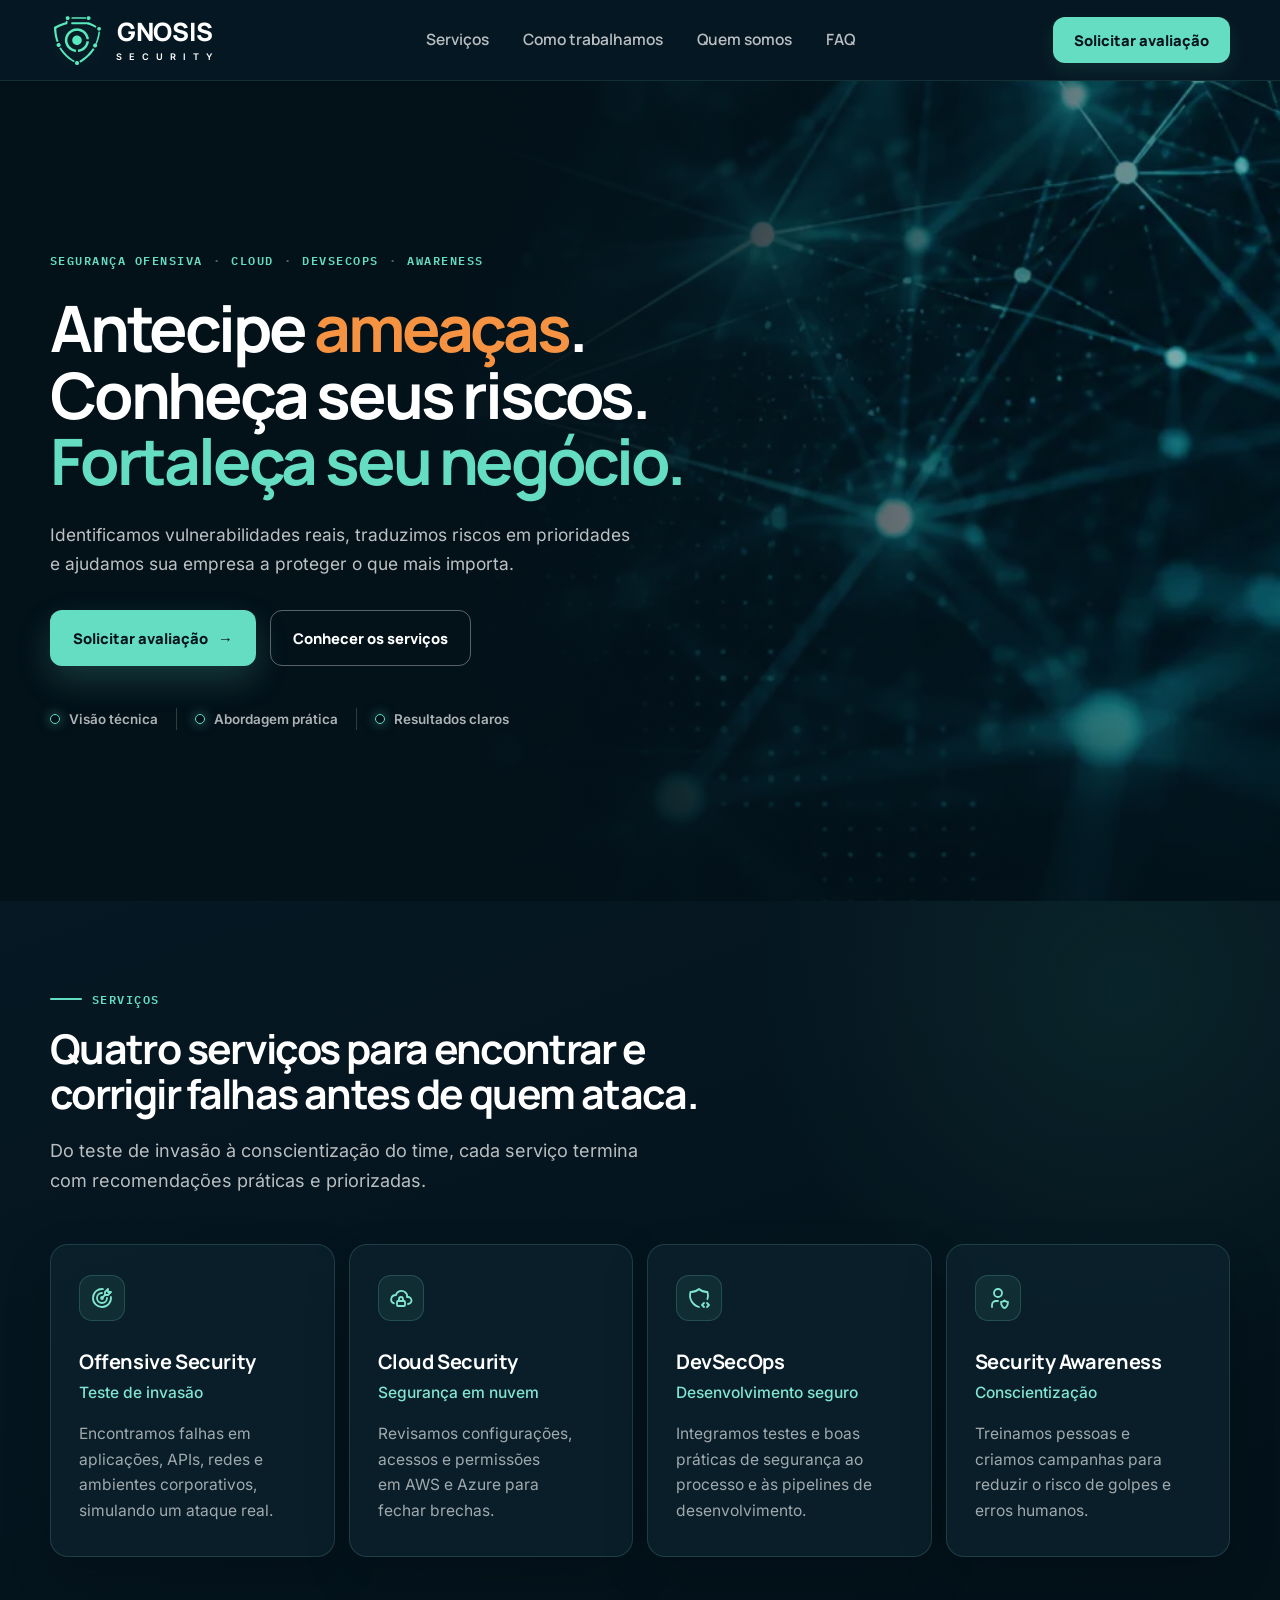
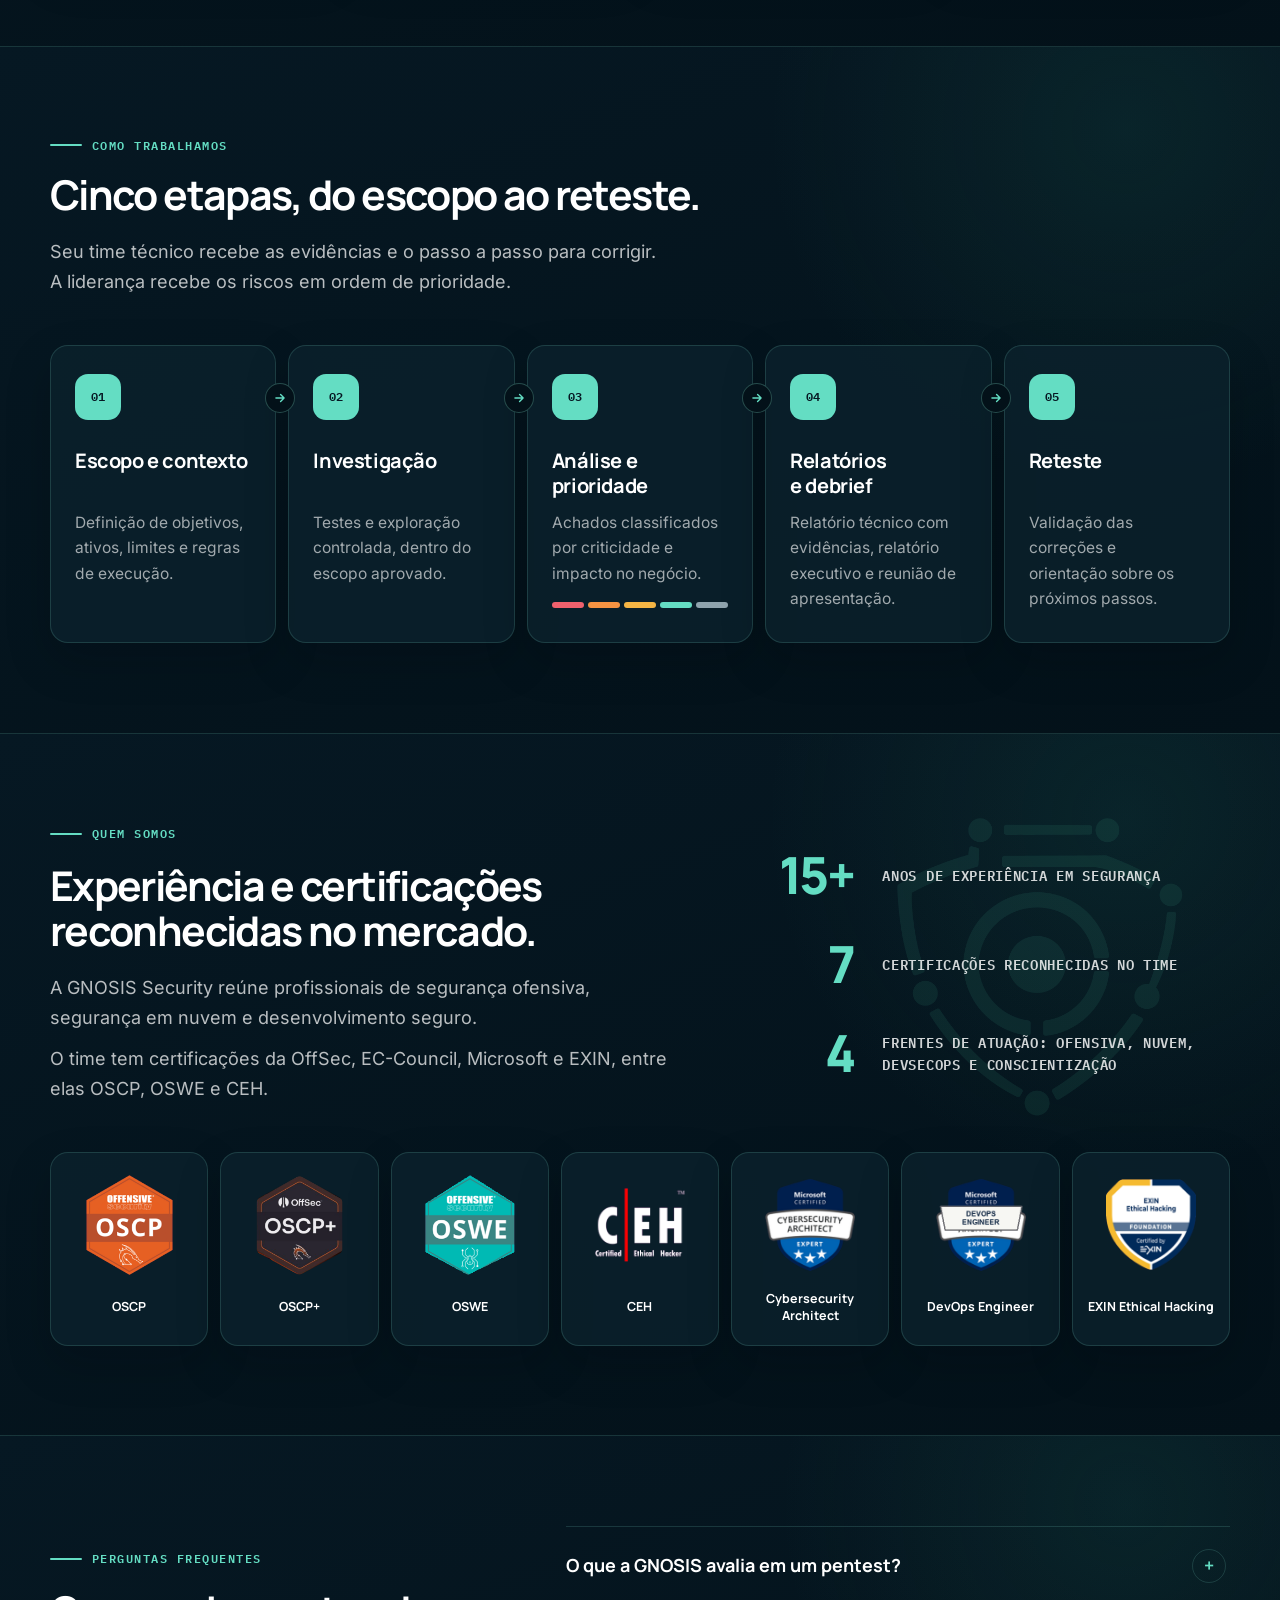
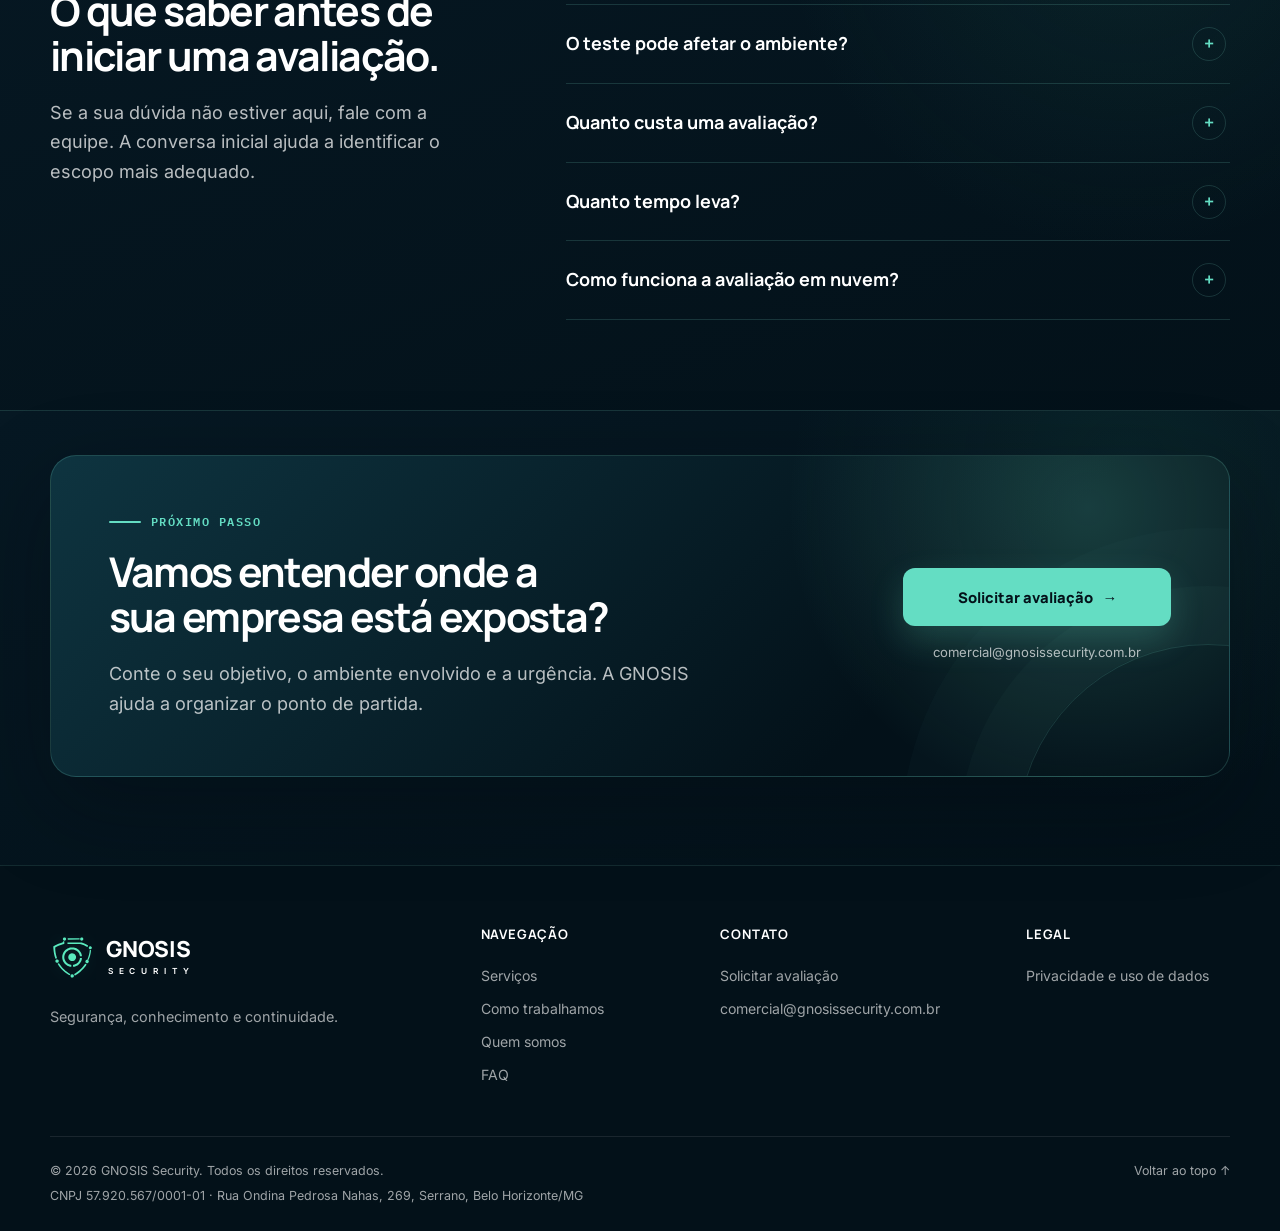
==== index.html @ eed1d723 "Logo: traço na espessura média Co-Authored-By: Claude Opus 5.5 <noreply@anthropic.com> Claude-Sessio" ====
<!doctype html>
<html lang="pt-BR">
<head>
  <meta charset="utf-8">
  <meta name="viewport" content="width=device-width, initial-scale=1">
  <title>GNOSIS Security | Segurança ofensiva, Cloud Security e DevSecOps</title>
  <meta name="description" content="A GNOSIS Security identifica vulnerabilidades, prioriza riscos e fortalece empresas com Offensive Security, Cloud Security, DevSecOps e Security Awareness.">
  <meta name="keywords" content="GNOSIS Security, segurança ofensiva, pentest, cloud security, DevSecOps, security awareness, análise de vulnerabilidades, cibersegurança">
  <meta name="robots" content="index, follow">
  <meta name="theme-color" content="#061823">
  <link rel="canonical" href="https://gnosissecurity.com.br/">
  <meta property="og:title" content="GNOSIS Security | Antecipe ameaças. Conheça seus riscos.">
  <meta property="og:description" content="Consultoria em cibersegurança com profundidade técnica, clareza e foco em correções efetivas.">
  <meta property="og:type" content="website">
  <meta property="og:locale" content="pt_BR">
  <meta property="og:url" content="https://gnosissecurity.com.br/">
  <meta property="og:image" content="https://gnosissecurity.com.br/assets/og.jpg">
  <meta property="og:image:width" content="1200">
  <meta property="og:image:height" content="630">
  <meta property="og:image:alt" content="GNOSIS Security — Antecipe ameaças. Conheça seus riscos.">
  <meta name="twitter:card" content="summary_large_image">
  <meta name="twitter:title" content="GNOSIS Security | Segurança cibernética com clareza">
  <meta name="twitter:description" content="Segurança ofensiva, Cloud Security, DevSecOps e Security Awareness.">
  <meta name="twitter:image" content="https://gnosissecurity.com.br/assets/og.jpg">
  <link rel="preload" href="assets/fonts/inter-latin-wght-normal.woff2" as="font" type="font/woff2" crossorigin>
  <link rel="preload" href="assets/fonts/manrope-latin-wght-normal.woff2" as="font" type="font/woff2" crossorigin>
  <link rel="icon" href="favicon.svg?v=2" type="image/svg+xml">
  <link rel="icon" href="favicon-32.png?v=2" type="image/png" sizes="32x32">
  <link rel="apple-touch-icon" href="apple-touch-icon.png?v=2">
  <link rel="stylesheet" href="assets/site.css?v=44">
  <script type="application/ld+json">
    {
      "@context": "https://schema.org",
      "@type": "Organization",
      "name": "GNOSIS Security",
      "url": "https://gnosissecurity.com.br/",
      "email": "comercial@gnosissecurity.com.br",
      "taxID": "57.920.567/0001-01",
      "address": {
        "@type": "PostalAddress",
        "streetAddress": "Rua Ondina Pedrosa Nahas, 269, Serrano",
        "addressLocality": "Belo Horizonte",
        "addressRegion": "MG",
        "addressCountry": "BR"
      },
      "description": "Consultoria em segurança cibernética, segurança ofensiva, Cloud Security, DevSecOps e Security Awareness."
    }
  </script>
</head>
<body>
  <a class="skip-link" href="#conteudo">Pular para o conteúdo</a>

  <header class="site-header" data-header>
    <div class="container header-inner">
      <a class="brand brand-lockup" href="#top" aria-label="GNOSIS Security — início">
        <span class="brand-mark" aria-hidden="true"><img src="assets/brand/gnosis-mark.svg?v=16" alt="" width="56" height="56"></span>
        <span class="brand-type" aria-hidden="true"><strong>GNOSIS</strong><small>SECURITY</small></span>
      </a>
      <button class="menu-toggle" type="button" aria-label="Abrir menu" aria-controls="main-navigation" aria-expanded="false" data-menu-toggle>
        <span></span><span></span><span></span>
      </button>
      <nav class="main-nav" id="main-navigation" aria-label="Navegação principal" data-menu>
        <a href="#servicos">Serviços</a>
        <a href="#metodologia">Como trabalhamos</a>
        <a href="#sobre">Quem somos</a>
        <a href="#faq">FAQ</a>
        <a class="button button-primary nav-cta" href="#contato" data-open-contact>Solicitar avaliação</a>
      </nav>
      <a class="button button-primary header-cta" href="#contato" data-open-contact>Solicitar avaliação</a>
    </div>
  </header>

  <main id="conteudo">
    <section class="hero" id="top">
      <div class="container hero-grid">
        <div class="hero-copy-block">
          <p class="kicker">Segurança ofensiva <span>·</span> Cloud <span>·</span> DevSecOps <span>·</span> Awareness</p>
          <h1>Antecipe <span class="threat">ameaças</span>.<br>Conheça seus riscos.<br><em>Fortaleça seu negócio.</em></h1>
          <p class="hero-lead">Identificamos vulnerabilidades reais, traduzimos riscos em prioridades e ajudamos sua empresa a proteger o que mais importa.</p>
          <div class="hero-actions">
            <a class="button button-primary" href="#contato" data-open-contact>Solicitar avaliação <span aria-hidden="true">→</span></a>
            <a class="button button-secondary" href="#servicos">Conhecer os serviços</a>
          </div>
          <ul class="hero-trust" aria-label="Características da atuação GNOSIS">
            <li>Visão técnica</li>
            <li>Abordagem prática</li>
            <li>Resultados claros</li>
          </ul>
        </div>

      </div>
    </section>

    <section class="section section-light" id="servicos">
      <div class="container">
        <div class="section-heading">
          <div>
            <p class="kicker">Serviços</p>
            <h2>Quatro serviços para encontrar e corrigir falhas antes de quem ataca.</h2>
          </div>
          <p>Do teste de invasão à conscientização do time, cada serviço termina com recomendações práticas e priorizadas.</p>
        </div>
        <div class="services-grid">
          <article class="service-card">
            <div class="service-icon" aria-hidden="true"><svg viewBox="0 0 24 24"><path d="M12 12m-1 0a1 1 0 1 0 2 0a1 1 0 1 0 -2 0"/><path d="M12 7a5 5 0 1 0 5 5"/><path d="M13 3.055a9 9 0 1 0 7.941 7.945"/><path d="M15 6v3h3l3 -3h-3v-3z"/><path d="M15 9l-3 3"/></svg></div>
            <h3>Offensive Security</h3>
            <span class="service-sub">Teste de invasão</span>
            <p>Encontramos falhas em aplicações, APIs, redes e ambientes corporativos, simulando um ataque real.</p>
          </article>
          <article class="service-card">
            <div class="service-icon" aria-hidden="true"><svg viewBox="0 0 24 24"><path d="M19 18a3.5 3.5 0 0 0 0 -7h-1c.397 -1.768 -.285 -3.593 -1.788 -4.787c-1.503 -1.193 -3.6 -1.575 -5.5 -1s-3.315 2.019 -3.712 3.787c-2.199 -.088 -4.155 1.326 -4.666 3.373c-.512 2.047 .564 4.154 2.566 5.027"/><path d="M8 15m0 1a1 1 0 0 1 1 -1h6a1 1 0 0 1 1 1v3a1 1 0 0 1 -1 1h-6a1 1 0 0 1 -1 -1z"/><path d="M10 15v-2a2 2 0 1 1 4 0v2"/></svg></div>
            <h3>Cloud Security</h3>
            <span class="service-sub">Segurança em nuvem</span>
            <p>Revisamos configurações, acessos e permissões em AWS e Azure para fechar brechas.</p>
          </article>
          <article class="service-card">
            <div class="service-icon" aria-hidden="true"><svg viewBox="0 0 24 24"><path d="M12 21a12 12 0 0 1 -8.5 -15a12 12 0 0 0 8.5 -3a12 12 0 0 0 8.5 3a12 12 0 0 1 -.078 7.024"/><path d="M20 21l2 -2l-2 -2"/><path d="M17 17l-2 2l2 2"/></svg></div>
            <h3>DevSecOps</h3>
            <span class="service-sub">Desenvolvimento seguro</span>
            <p>Integramos testes e boas práticas de segurança ao processo e às pipelines de desenvolvimento.</p>
          </article>
          <article class="service-card">
            <div class="service-icon" aria-hidden="true"><svg viewBox="0 0 24 24"><path d="M6 21v-2a4 4 0 0 1 4 -4h2"/><path d="M22 16c0 4 -2.5 6 -3.5 6s-3.5 -2 -3.5 -6c1 0 2.5 -.5 3.5 -1.5c1 1 2.5 1.5 3.5 1.5z"/><path d="M8 7a4 4 0 1 0 8 0a4 4 0 0 0 -8 0"/></svg></div>
            <h3>Security Awareness</h3>
            <span class="service-sub">Conscientização</span>
            <p>Treinamos pessoas e criamos campanhas para reduzir o risco de golpes e erros humanos.</p>
          </article>
        </div>
      </div>
    </section>

    <section class="section section-light" id="metodologia">
      <div class="container">
        <div class="section-heading">
          <div>
            <p class="kicker">Como trabalhamos</p>
            <h2>Cinco etapas, do escopo ao reteste.</h2>
          </div>
          <p>Seu time técnico recebe as evidências e o passo a passo para corrigir. A liderança recebe os riscos em ordem de prioridade.</p>
        </div>
        <ol class="method-flow">
          <li><span class="step-number">01</span><div><h3>Escopo e contexto</h3><p>Definição de objetivos, ativos, limites e regras de execução.</p></div></li>
          <li><span class="step-number">02</span><div><h3>Investigação</h3><p>Testes e exploração controlada, dentro do escopo aprovado.</p></div></li>
          <li><span class="step-number">03</span><div><h3>Análise e prioridade</h3><p>Achados classificados por criticidade e impacto no negócio.</p><div class="sev-scale" role="img" aria-label="Escala de gravidade: crítico, alto, médio, baixo e informativo"><span class="sev-critical"></span><span class="sev-high"></span><span class="sev-medium"></span><span class="sev-low"></span><span class="sev-info"></span></div></div></li>
          <li><span class="step-number">04</span><div><h3>Relatórios e debrief</h3><p>Relatório técnico com evidências, relatório executivo e reunião de apresentação.</p></div></li>
          <li><span class="step-number">05</span><div><h3>Reteste</h3><p>Validação das correções e orientação sobre os próximos passos.</p></div></li>
        </ol>
      </div>
    </section>

    <section class="section section-mint" id="sobre">
      <div class="container">
        <div class="about-grid">
          <div class="about-copy">
            <p class="kicker">Quem somos</p>
            <h2>Experiência e certificações reconhecidas no mercado.</h2>
            <p>A GNOSIS Security reúne profissionais de segurança ofensiva, segurança em nuvem e desenvolvimento seguro.</p>
            <p>O time tem certificações da OffSec, EC-Council, Microsoft e EXIN, entre elas OSCP, OSWE e CEH.</p>
          </div>
          <dl class="about-stats" aria-label="A GNOSIS em números">
            <div><dt>15+</dt><dd>anos de experiência em segurança</dd></div>
            <div><dt>7</dt><dd>certificações reconhecidas no time</dd></div>
            <div><dt>4</dt><dd>frentes de atuação: ofensiva, nuvem, DevSecOps e conscientização</dd></div>
          </dl>
        </div>
        <div class="cert-grid about-certs" aria-label="Certificações profissionais do time">
          <article class="cert-card"><img src="assets/certifications/oscp.png" alt="OSCP" width="158" height="182"><span>OSCP</span></article>
          <article class="cert-card"><img src="assets/certifications/oscp-plus.png" alt="OSCP+" width="315" height="365"><span>OSCP+</span></article>
          <article class="cert-card"><img src="assets/certifications/oswe.png" alt="OSWE" width="162" height="179"><span>OSWE</span></article>
          <article class="cert-card"><img src="assets/certifications/ceh.png" alt="CEH" width="195" height="161"><span>CEH</span></article>
          <article class="cert-card"><img src="assets/certifications/microsoft-cybersecurity.png" alt="Microsoft Cybersecurity Architect Expert" width="204" height="210"><span>Cybersecurity Architect</span></article>
          <article class="cert-card"><img src="assets/certifications/microsoft-devops.png" alt="Microsoft DevOps Engineer Expert" width="204" height="210"><span>DevOps Engineer</span></article>
          <article class="cert-card"><img src="assets/certifications/exin-ethical-hacking.png" alt="EXIN Ethical Hacking Foundation" width="194" height="196"><span>EXIN Ethical Hacking</span></article>
        </div>
      </div>
    </section>

    <section class="section section-light faq-section" id="faq">
      <div class="container faq-layout">
        <div class="faq-intro">
          <p class="kicker">Perguntas frequentes</p>
          <h2>O que saber antes de iniciar uma avaliação.</h2>
          <p>Se a sua dúvida não estiver aqui, fale com a equipe. A conversa inicial ajuda a identificar o escopo mais adequado.</p>
        </div>
        <div class="faq-list">
          <details><summary>O que a GNOSIS avalia em um pentest?</summary><p>Aplicações, APIs, redes, serviços expostos, configurações, acessos e outros ativos definidos no escopo aprovado.</p></details>
          <details><summary>O teste pode afetar o ambiente?</summary><p>Os testes seguem regras de execução, janela acordada e controles de segurança para reduzir o risco operacional.</p></details>
          <details><summary>Quanto custa uma avaliação?</summary><p>O valor depende do escopo: quantidade de aplicações, APIs ou endereços, tipo de teste e prazo. Depois de uma conversa inicial, enviamos uma proposta com escopo, prazo e valor.</p></details>
          <details><summary>Quanto tempo leva?</summary><p>Depende do tamanho do ambiente e do tipo de teste. O prazo de execução e de entrega dos relatórios fica definido na proposta, junto com a janela de testes.</p></details>
          <details><summary>Como funciona a avaliação em nuvem?</summary><p>Avaliamos postura, configurações, acessos, permissões e controles em ambientes como AWS e Azure.</p></details>
        </div>
      </div>
    </section>

    <section class="section white" id="contato">
      <div class="container contact-panel">
        <div>
          <p class="kicker">Próximo passo</p>
          <h2>Vamos entender onde a sua empresa está exposta?</h2>
          <p>Conte o seu objetivo, o ambiente envolvido e a urgência. A GNOSIS ajuda a organizar o ponto de partida.</p>
        </div>
        <div class="contact-actions">
          <a class="button button-primary" href="#contato" data-open-contact>Solicitar avaliação <span aria-hidden="true">→</span></a>
          <a class="contact-email" href="mailto:comercial@gnosissecurity.com.br">comercial@gnosissecurity.com.br</a>
        </div>
      </div>
    </section>
  </main>

  <footer class="site-footer">
    <div class="container footer-grid">
      <div class="footer-brand">
        <a class="brand-lockup footer-lockup" href="#top" aria-label="GNOSIS Security — início">
          <span class="brand-mark" aria-hidden="true"><img src="assets/brand/gnosis-mark.svg?v=16" alt="" width="46" height="46"></span>
          <span class="brand-type" aria-hidden="true"><strong>GNOSIS</strong><small>SECURITY</small></span>
        </a>
        <p>Segurança, conhecimento e continuidade.</p>
      </div>
      <div><h3>Navegação</h3><a href="#servicos">Serviços</a><a href="#metodologia">Como trabalhamos</a><a href="#sobre">Quem somos</a><a href="#faq">FAQ</a></div>
      <div><h3>Contato</h3><a href="#contato" data-open-contact>Solicitar avaliação</a><a href="mailto:comercial@gnosissecurity.com.br">comercial@gnosissecurity.com.br</a></div>
      <div><h3>Legal</h3><a href="#privacy-note" data-open-contact>Privacidade e uso de dados</a></div>
    </div>
    <div class="container footer-bottom"><div class="footer-legal"><span>© 2026 GNOSIS Security. Todos os direitos reservados.</span><span>CNPJ 57.920.567/0001-01 · Rua Ondina Pedrosa Nahas, 269, Serrano, Belo Horizonte/MG</span></div><a href="#top">Voltar ao topo <span aria-hidden="true">↑</span></a></div>
  </footer>

  <div class="modal" id="contact-modal" role="dialog" aria-modal="true" aria-labelledby="contact-modal-title" aria-hidden="true" data-contact-modal>
    <div class="modal-card" role="document">
      <div class="modal-header">
        <div><p class="kicker">Contato comercial</p><h2 id="contact-modal-title">Solicite uma conversa com a GNOSIS.</h2><p>Preencha os dados abaixo. Ao continuar, seu aplicativo de e-mail será aberto com a solicitação pronta para envio.</p></div>
        <button class="modal-close" type="button" aria-label="Fechar formulário" data-close-contact>×</button>
      </div>
      <form class="contact-form" id="contact-form" novalidate>
        <div class="form-grid">
          <div class="field"><label for="contact-name">Nome <span aria-hidden="true">*</span></label><input id="contact-name" name="name" autocomplete="name" required></div>
          <div class="field"><label for="contact-company">Empresa</label><input id="contact-company" name="company" autocomplete="organization"></div>
          <div class="field"><label for="contact-email">E-mail <span aria-hidden="true">*</span></label><input id="contact-email" name="email" type="email" autocomplete="email" required></div>
          <div class="field"><label for="contact-phone">Telefone / WhatsApp</label><input id="contact-phone" name="phone" autocomplete="tel" inputmode="tel"></div>
          <div class="field field-full"><label for="contact-interest">Interesse principal <span aria-hidden="true">*</span></label><select id="contact-interest" name="interest" required><option value="">Selecione uma opção</option><option>Offensive Security / Pentest</option><option>Cloud Security</option><option>DevSecOps</option><option>Security Awareness</option><option>Ainda não sei, preciso de orientação</option></select></div>
          <div class="field field-full"><label for="contact-message">Mensagem <span aria-hidden="true">*</span></label><textarea id="contact-message" name="message" rows="5" placeholder="Conte brevemente sobre o ambiente, a urgência ou o objetivo da avaliação." required></textarea></div>
        </div>
        <p class="privacy-note" id="privacy-note">Este formulário não armazena dados no site. Ao continuar, as informações preenchidas serão incluídas em um e-mail destinado a comercial@gnosissecurity.com.br, e você poderá revisar o conteúdo antes de enviar.</p>
        <div class="form-actions"><button class="button button-primary" type="submit">Preparar e-mail <span aria-hidden="true">→</span></button><span class="form-status" id="form-status" role="status" aria-live="polite"></span></div>
      </form>
    </div>
  </div>
  <noscript><p class="noscript-message">Para usar o menu e o formulário, habilite JavaScript. Você também pode escrever para comercial@gnosissecurity.com.br.</p></noscript>
  <script src="assets/site.js?v=14" defer></script>
</body>
</html>
---- assets/site.css ----
@font-face {
  font-family: "Inter";
  font-style: normal;
  font-weight: 100 900;
  font-display: swap;
  src: url("fonts/inter-latin-wght-normal.woff2") format("woff2");
}

@font-face {
  font-family: "Manrope";
  font-style: normal;
  font-weight: 200 800;
  font-display: swap;
  src: url("fonts/manrope-latin-wght-normal.woff2") format("woff2");
}

@font-face {
  font-family: "IBM Plex Mono";
  font-style: normal;
  font-weight: 500;
  font-display: swap;
  src: url("fonts/ibm-plex-mono-latin-500-normal.woff2") format("woff2");
}

@font-face {
  font-family: "IBM Plex Mono";
  font-style: normal;
  font-weight: 600;
  font-display: swap;
  src: url("fonts/ibm-plex-mono-latin-600-normal.woff2") format("woff2");
}

:root {
  --navy-950: #031119;
  --navy-900: #061823;
  --navy-850: #0b222d;
  --petrol-700: #244b60;
  --petrol-600: #2f6274;
  --green-700: #267f6d;
  --green-600: #2f9882;
  --mint-400: #64ddc3;
  --mint-300: #80e6d0;
  --mint-100: #dbf2ec;
  /* Cor de apoio: âmbar (alertas, destaques pontuais) */
  --amber-400: #f5b544;
  --amber-300: #f8c76d;
  /* Escala de gravidade (relatórios e propostas) */
  --sev-critical: #f0616d;
  --sev-high: #f59342;
  --sev-medium: #f5b544;
  --sev-low: #64ddc3;
  --sev-info: #8fa3ad;
  --neutral-100: #f4f7f8;
  --neutral-150: #e6ecee;
  --slate-500: #647570;
  --graphite: #1f3138;
  --white: #ffffff;
  --text: #10252c;
  --muted: #5e6f73;
  --line: rgba(36, 75, 96, 0.16);
  --line-dark: rgba(128, 230, 208, 0.16);
  --shadow-soft: 0 20px 60px rgba(18, 45, 55, 0.10);
  --shadow-deep: 0 30px 90px rgba(0, 9, 14, 0.32);
  --radius-sm: 12px;
  --radius-md: 18px;
  --radius-lg: 26px;
  --max-width: 1180px;
  --header-height: 80px;
  --font-display: "Manrope", "Inter", "Segoe UI", sans-serif;
  --font-body: "Inter", "Segoe UI", sans-serif;
  --font-mono: "IBM Plex Mono", "SFMono-Regular", Consolas, monospace;
}

* {
  box-sizing: border-box;
}

html {
  scroll-behavior: smooth;
  scroll-padding-top: var(--header-height);
}

body {
  margin: 0;
  color: var(--text);
  background: var(--neutral-100);
  font-family: var(--font-body);
  font-size: 16px;
  line-height: 1.65;
  -webkit-font-smoothing: antialiased;
  text-rendering: optimizeLegibility;
}

body.no-scroll {
  overflow: hidden;
}

img,
svg {
  display: block;
  max-width: 100%;
}

a {
  color: inherit;
  text-decoration: none;
}

button,
input,
select,
textarea {
  font: inherit;
}

button,
a {
  -webkit-tap-highlight-color: transparent;
}

h1,
h2,
h3,
p,
ul,
ol {
  margin: 0;
}

h1,
h2,
h3 {
  font-family: var(--font-display);
  text-wrap: balance;
}

p {
  text-wrap: pretty;
}

:focus-visible {
  outline: 3px solid var(--mint-400);
  outline-offset: 4px;
}

::selection {
  color: var(--navy-950);
  background: var(--mint-300);
}

.container {
  width: min(var(--max-width), calc(100% - 48px));
  margin-inline: auto;
}

.skip-link {
  position: fixed;
  top: 12px;
  left: 12px;
  z-index: 200;
  padding: 10px 14px;
  color: var(--navy-950);
  background: var(--mint-400);
  border-radius: 10px;
  font-weight: 700;
  transform: translateY(-160%);
  transition: transform 160ms ease;
}

.skip-link:focus {
  transform: translateY(0);
}

.kicker {
  display: flex;
  align-items: center;
  gap: 10px;
  color: var(--green-700);
  font-family: var(--font-mono);
  font-size: 0.76rem;
  font-weight: 600;
  line-height: 1.4;
  letter-spacing: 0.12em;
  text-transform: uppercase;
}

.kicker::before {
  content: "";
  width: 32px;
  height: 2px;
  flex: 0 0 32px;
  border-radius: 999px;
  background: currentColor;
}

.button {
  min-height: 50px;
  display: inline-flex;
  align-items: center;
  justify-content: center;
  gap: 10px;
  padding: 0 22px;
  border: 1px solid transparent;
  border-radius: 12px;
  font-family: var(--font-display);
  font-size: 0.92rem;
  font-weight: 800;
  line-height: 1.1;
  cursor: pointer;
  transition: transform 180ms ease, box-shadow 180ms ease, background-color 180ms ease, border-color 180ms ease;
}

.button:hover {
  transform: translateY(-2px);
}

.button-primary {
  color: var(--navy-950);
  background: var(--mint-400);
  box-shadow: 0 14px 34px rgba(100, 221, 195, 0.20);
}

.button-primary:hover {
  background: var(--mint-300);
  box-shadow: 0 18px 44px rgba(100, 221, 195, 0.26);
}

.button-secondary {
  color: var(--white);
  background: transparent;
  border-color: rgba(255, 255, 255, 0.34);
}

.button-secondary:hover {
  background: rgba(255, 255, 255, 0.07);
  border-color: rgba(255, 255, 255, 0.58);
}

.site-header {
  position: sticky;
  top: 0;
  z-index: 50;
  color: var(--white);
  background: rgba(6, 24, 35, 0.92);
  border-bottom: 1px solid rgba(128, 230, 208, 0.12);
  backdrop-filter: blur(18px);
  transition: box-shadow 180ms ease, background-color 180ms ease;
}

.site-header.is-scrolled {
  background: rgba(3, 17, 25, 0.97);
  box-shadow: 0 14px 40px rgba(0, 8, 12, 0.24);
}

.header-inner {
  min-height: var(--header-height);
  display: grid;
  grid-template-columns: auto 1fr auto;
  align-items: center;
  gap: 32px;
}

.brand {
  width: 190px;
}

.brand-lockup {
  display: inline-flex;
  align-items: center;
  gap: 10px;
  color: var(--white);
}

.brand-mark {
  width: 56px;
  height: 56px;
  flex: 0 0 56px;
  overflow: hidden;
}

.brand-mark img {
  width: 100%;
  height: 100%;
  object-fit: cover;
  filter: drop-shadow(0 0 10px rgba(100, 221, 195, 0.14));
}

.brand-type {
  min-width: 126px;
  display: grid;
  line-height: 1;
}

.brand-type strong {
  font-family: var(--font-display);
  font-size: 1.58rem;
  font-weight: 800;
  letter-spacing: -0.035em;
}

.brand-type small {
  margin-top: 7px;
  padding-left: 2px;
  font-family: var(--font-body);
  font-size: 0.57rem;
  font-weight: 600;
  letter-spacing: 0.48em;
}

.main-nav {
  display: flex;
  justify-content: flex-end;
  align-items: center;
  gap: 26px;
  color: rgba(255, 255, 255, 0.72);
  font-family: var(--font-display);
  font-size: 0.9rem;
  font-weight: 700;
}

.main-nav a {
  position: relative;
  padding-block: 12px;
  transition: color 160ms ease;
}

.main-nav a::after {
  content: "";
  position: absolute;
  left: 0;
  right: 100%;
  bottom: 7px;
  height: 2px;
  background: var(--mint-400);
  transition: right 180ms ease;
}

.main-nav a:hover,
.main-nav a[aria-current="true"] {
  color: var(--white);
}

.main-nav a:hover::after,
.main-nav a[aria-current="true"]::after {
  right: 0;
}

.header-cta {
  min-height: 46px;
  padding-inline: 20px;
}

.menu-toggle {
  display: none;
  width: 46px;
  height: 46px;
  border: 1px solid rgba(255, 255, 255, 0.18);
  border-radius: 12px;
  background: rgba(255, 255, 255, 0.04);
  cursor: pointer;
}

.menu-toggle span {
  width: 20px;
  height: 2px;
  display: block;
  margin: 4px auto;
  border-radius: 2px;
  background: var(--white);
  transition: transform 180ms ease, opacity 180ms ease;
}

.hero {
  position: relative;
  min-height: calc(100svh - var(--header-height));
  display: grid;
  align-items: center;
  overflow: hidden;
  color: var(--white);
  background: var(--navy-950);
}

.hero::before {
  content: "";
  position: absolute;
  top: 0;
  right: 0;
  bottom: 0;
  width: min(70vw, 1180px);
  pointer-events: none;
  opacity: 0.9;
  background: url("hero-network.webp") right center / auto 172% no-repeat;
  -webkit-mask-image: linear-gradient(90deg, transparent 0%, rgba(0, 0, 0, 0.36) 18%, #000 42%);
  mask-image: linear-gradient(90deg, transparent 0%, rgba(0, 0, 0, 0.36) 18%, #000 42%);
}

.hero::after {
  content: "";
  position: absolute;
  inset: 0;
  pointer-events: none;
  background:
    linear-gradient(90deg, rgba(3, 17, 25, 0.99) 0%, rgba(3, 17, 25, 0.94) 36%, rgba(3, 17, 25, 0.72) 58%, rgba(3, 17, 25, 0.18) 100%),
    linear-gradient(180deg, rgba(3, 17, 25, 0.18), transparent 28%, transparent 72%, rgba(3, 17, 25, 0.58));
}

.hero-grid {
  position: relative;
  z-index: 2;
  min-height: calc(100svh - var(--header-height));
  display: grid;
  grid-template-columns: minmax(0, 690px) 1fr;
  align-items: center;
  gap: clamp(32px, 5vw, 72px);
  padding-block: 72px;
}

.hero-copy-block {
  max-width: 690px;
}

.hero .kicker {
  color: var(--mint-300);
}

.hero .kicker::before {
  display: none;
}

.hero .kicker span {
  color: rgba(255, 255, 255, 0.34);
}

.hero h1 {
  margin-top: 26px;
  font-size: clamp(3rem, 5vw, 4.4rem);
  line-height: 1.035;
  letter-spacing: -0.05em;
}

.hero h1 em {
  color: var(--mint-400);
  font-style: normal;
}

.hero-lead {
  max-width: 580px;
  margin-top: 26px;
  color: rgba(255, 255, 255, 0.74);
  font-size: clamp(1rem, 1.35vw, 1.125rem);
  line-height: 1.68;
}

.hero-actions {
  display: flex;
  flex-wrap: wrap;
  gap: 14px;
  margin-top: 32px;
}

.hero-actions .button {
  min-height: 56px;
}

.hero-trust {
  display: flex;
  flex-wrap: wrap;
  gap: 0;
  margin-top: 42px;
  padding: 0;
  list-style: none;
  color: rgba(255, 255, 255, 0.68);
  font-size: 0.84rem;
  font-weight: 600;
}

.hero-trust li {
  display: flex;
  align-items: center;
  gap: 9px;
  margin-right: 18px;
  padding-right: 18px;
  border-right: 1px solid rgba(255, 255, 255, 0.18);
}

.hero-trust li:last-child {
  margin-right: 0;
  padding-right: 0;
  border-right: 0;
}

.hero-trust li::before {
  content: "";
  width: 8px;
  height: 8px;
  border: 1px solid var(--mint-400);
  border-radius: 50%;
  box-shadow: 0 0 12px rgba(100, 221, 195, 0.5);
}

.section {
  display: grid;
  align-items: center;
  padding: clamp(72px, 7vw, 104px) 0;
  scroll-margin-top: 0;
}

.section-light {
  background: var(--neutral-100);
}

.section-dark,
.section-deep {
  position: relative;
  overflow: hidden;
  color: var(--white);
  background:
    radial-gradient(circle at 90% 12%, rgba(38, 127, 109, 0.19), transparent 26%),
    linear-gradient(160deg, var(--navy-900), var(--navy-950));
}

.section-dark::before,
.section-deep::before {
  content: "";
  position: absolute;
  inset: 0;
  pointer-events: none;
  opacity: 0.22;
  background-image:
    linear-gradient(rgba(128, 230, 208, 0.06) 1px, transparent 1px),
    linear-gradient(90deg, rgba(128, 230, 208, 0.06) 1px, transparent 1px);
  background-size: 78px 78px;
  mask-image: linear-gradient(90deg, transparent, black);
}

.section-dark .container,
.section-deep .container {
  position: relative;
  z-index: 1;
}

.section-mint {
  background: linear-gradient(135deg, var(--mint-100), #edf7f4 58%, var(--white));
}

.section-heading {
  display: grid;
  grid-template-columns: minmax(0, 1fr) minmax(300px, 0.46fr);
  align-items: end;
  gap: clamp(36px, 6vw, 72px);
  margin-bottom: 46px;
}

.section-heading h2,
.about-copy h2,
.deliverables-intro h2,
.faq-intro h2,
.contact-panel h2 {
  max-width: 760px;
  margin-top: 18px;
  color: var(--navy-900);
  font-size: clamp(2.05rem, 3.2vw, 3.1rem);
  line-height: 1.1;
  letter-spacing: -0.04em;
}

.section-heading > p,
.about-copy > p,
.deliverables-intro > p,
.faq-intro > p {
  color: var(--muted);
  line-height: 1.75;
}

.section-heading-dark h2,
.section-heading-dark > p {
  color: var(--white);
}

.section-heading-dark > p {
  color: rgba(255, 255, 255, 0.64);
}

.section-dark .kicker,
.section-deep .kicker {
  color: var(--mint-400);
}

.services-grid {
  display: grid;
  grid-template-columns: repeat(4, minmax(0, 1fr));
  gap: 14px;
}

.service-card {
  position: relative;
  min-height: 338px;
  display: flex;
  flex-direction: column;
  padding: 28px 26px;
  border: 1px solid var(--line);
  border-radius: var(--radius-md);
  background: var(--white);
  box-shadow: 0 14px 40px rgba(18, 45, 55, 0.07);
  transition: background-color 180ms ease, transform 180ms ease;
}

.service-card:last-child {
  border-right: 1px solid var(--line);
}

.service-card:hover {
  z-index: 1;
  background: #f8fcfb;
  box-shadow: 0 22px 50px rgba(22, 68, 67, 0.10);
  transform: translateY(-4px);
}

.card-index {
  align-self: flex-end;
  color: #8da09f;
  font-family: var(--font-mono);
  font-size: 0.7rem;
  letter-spacing: 0.08em;
}

.service-icon {
  width: 58px;
  height: 58px;
  display: grid;
  place-items: center;
  margin-top: 16px;
  color: var(--green-700);
  background: var(--mint-100);
  border: 1px solid rgba(38, 127, 109, 0.14);
  border-radius: 16px;
}

.service-icon svg {
  width: 28px;
  height: 28px;
  fill: none;
  stroke: currentColor;
  stroke-width: 1.8;
  stroke-linecap: round;
  stroke-linejoin: round;
}

.service-card h3 {
  margin-top: 24px;
  color: var(--navy-900);
  font-size: 1.22rem;
  letter-spacing: -0.025em;
}

.service-card p {
  margin-top: 14px;
  color: var(--muted);
  font-size: 0.94rem;
  line-height: 1.65;
}

.service-card > a {
  width: fit-content;
  display: inline-flex;
  align-items: center;
  gap: 8px;
  margin-top: auto;
  padding-top: 24px;
  color: var(--green-700);
  font-family: var(--font-display);
  font-size: 0.9rem;
  font-weight: 800;
}

.service-card > a span {
  transition: transform 180ms ease;
}

.service-card > a:hover span {
  transform: translateX(4px);
}

.advantages-grid {
  display: grid;
  grid-template-columns: repeat(4, minmax(0, 1fr));
  gap: 18px;
}

.advantage-card {
  min-height: 224px;
  padding: 26px;
  border: 1px solid var(--line-dark);
  border-radius: var(--radius-md);
  background: rgba(255, 255, 255, 0.035);
  box-shadow: inset 0 1px 0 rgba(255, 255, 255, 0.04);
  transition: border-color 180ms ease, background-color 180ms ease, transform 180ms ease;
}

.advantage-card:hover {
  border-color: rgba(128, 230, 208, 0.34);
  background: rgba(255, 255, 255, 0.055);
  transform: translateY(-3px);
}

.advantage-card > span {
  color: var(--mint-400);
  font-family: var(--font-mono);
  font-size: 0.7rem;
}

.advantage-card h3 {
  margin-top: 34px;
  font-size: 1.18rem;
  letter-spacing: -0.02em;
}

.advantage-card p {
  margin-top: 12px;
  color: rgba(255, 255, 255, 0.62);
  font-size: 0.92rem;
  line-height: 1.65;
}

.section-certifications {
  background:
    radial-gradient(circle at 92% 12%, rgba(100, 221, 195, 0.16), transparent 24%),
    linear-gradient(135deg, #eaf5f1 0%, #f4f8f7 54%, var(--white) 100%);
  border-top: 1px solid rgba(36, 75, 96, 0.12);
  border-bottom: 1px solid rgba(36, 75, 96, 0.12);
}

.cert-grid {
  display: grid;
  grid-template-columns: repeat(4, minmax(120px, 1fr));
  gap: 12px;
}

.cert-card {
  min-height: 178px;
  display: grid;
  grid-template-rows: 104px auto;
  place-items: center;
  gap: 14px;
  padding: 20px 14px;
  border: 1px solid var(--line);
  border-radius: var(--radius-md);
  background: rgba(255, 255, 255, 0.82);
  box-shadow: 0 14px 38px rgba(18, 45, 55, 0.07);
  transition: border-color 180ms ease, transform 180ms ease, box-shadow 180ms ease;
}

.cert-card:hover {
  border-color: rgba(38, 127, 109, 0.34);
  box-shadow: 0 20px 46px rgba(18, 45, 55, 0.10);
  transform: translateY(-3px);
}

.cert-card img {
  width: 90px;
  height: 100px;
  object-fit: contain;
}

.cert-card span {
  color: var(--graphite);
  font-family: var(--font-display);
  font-size: 0.78rem;
  font-weight: 700;
  line-height: 1.35;
  text-align: center;
}

.method-flow {
  display: grid;
  grid-template-columns: repeat(5, minmax(0, 1fr));
  gap: 12px;
  margin: 0;
  padding: 0;
  list-style: none;
  counter-reset: step;
}

.method-flow li {
  position: relative;
  min-height: 252px;
  padding: 24px 22px;
  border: 1px solid var(--line);
  border-radius: var(--radius-md);
  background: rgba(255, 255, 255, 0.72);
}

.method-flow li:first-child {
  border-radius: var(--radius-md);
}

.method-flow li:last-child {
  border-radius: var(--radius-md);
}

.method-flow li:not(:last-child)::after {
  display: none;
}

.step-number {
  width: 44px;
  height: 44px;
  display: grid;
  place-items: center;
  color: var(--navy-900);
  background: var(--mint-400);
  border-radius: 12px;
  font-family: var(--font-mono);
  font-size: 0.72rem;
  font-weight: 600;
}

.method-flow h3 {
  margin-top: 34px;
  color: var(--navy-900);
  font-size: 1.05rem;
  line-height: 1.25;
}

.method-flow p {
  margin-top: 12px;
  color: var(--muted);
  font-size: 0.9rem;
  line-height: 1.65;
}

.about-grid {
  display: grid;
  grid-template-columns: minmax(0, 1fr) minmax(390px, 0.72fr);
  gap: clamp(48px, 7vw, 84px);
  align-items: center;
}

.about-copy > p {
  max-width: 700px;
  margin-top: 22px;
}

.about-copy .kicker {
  margin-top: 0;
}

.text-link {
  width: fit-content;
  display: inline-flex;
  align-items: center;
  gap: 9px;
  margin-top: 30px;
  color: var(--green-700);
  font-family: var(--font-display);
  font-weight: 800;
}

.text-link span {
  transition: transform 180ms ease;
}

.text-link:hover span {
  transform: translateX(4px);
}

.experience-panel {
  overflow: hidden;
  border: 1px solid rgba(36, 75, 96, 0.14);
  border-radius: var(--radius-lg);
  background: var(--white);
  box-shadow: var(--shadow-soft);
}

.experience-number {
  display: flex;
  align-items: flex-end;
  gap: 18px;
  padding: 34px;
  color: var(--white);
  background:
    radial-gradient(circle at 84% 18%, rgba(100, 221, 195, 0.22), transparent 30%),
    var(--navy-900);
}

.experience-number strong {
  color: var(--mint-400);
  font-family: var(--font-display);
  font-size: clamp(3.8rem, 7vw, 6rem);
  line-height: 0.9;
  letter-spacing: -0.07em;
}

.experience-number span {
  max-width: 140px;
  padding-bottom: 6px;
  color: rgba(255, 255, 255, 0.68);
  font-size: 0.9rem;
  line-height: 1.35;
}

.principles {
  display: grid;
  grid-template-columns: repeat(2, minmax(0, 1fr));
}

.principles div {
  min-height: 110px;
  padding: 22px;
  border-top: 1px solid var(--line);
  border-right: 1px solid var(--line);
}

.principles div:nth-child(2n) {
  border-right: 0;
}

.principles span {
  color: var(--green-700);
  font-family: var(--font-mono);
  font-size: 0.68rem;
}

.principles p {
  margin-top: 14px;
  color: var(--graphite);
  font-size: 0.9rem;
  font-weight: 700;
}

.section-deep {
  background:
    radial-gradient(circle at 15% 20%, rgba(36, 75, 96, 0.52), transparent 30%),
    linear-gradient(140deg, #0a2430, var(--navy-950) 74%);
}

.deliverables-layout {
  display: grid;
  grid-template-columns: minmax(300px, 0.72fr) minmax(0, 1.12fr);
  gap: clamp(48px, 7vw, 82px);
  align-items: start;
}

.deliverables-intro {
  position: sticky;
  top: calc(var(--header-height) + 44px);
}

.deliverables-intro h2 {
  color: var(--white);
}

.deliverables-intro > p {
  margin-top: 22px;
  color: rgba(255, 255, 255, 0.64);
}

.deliverables-grid {
  display: grid;
  grid-template-columns: repeat(2, minmax(0, 1fr));
  gap: 18px;
}

.deliverables-grid article {
  min-height: 236px;
  padding: 26px;
  border: 1px solid rgba(128, 230, 208, 0.15);
  border-radius: var(--radius-md);
  background: rgba(255, 255, 255, 0.045);
  transition: border-color 180ms ease, transform 180ms ease;
}

.deliverables-grid article:hover {
  border-color: rgba(128, 230, 208, 0.34);
  transform: translateY(-3px);
}

.deliverable-icon {
  width: 46px;
  height: 46px;
  display: grid;
  place-items: center;
  color: var(--navy-950);
  background: var(--mint-400);
  border-radius: 13px;
  font-family: var(--font-mono);
  font-size: 0.7rem;
}

.deliverables-grid h3 {
  margin-top: 34px;
  font-size: 1.15rem;
}

.deliverables-grid p {
  margin-top: 12px;
  color: rgba(255, 255, 255, 0.62);
  font-size: 0.92rem;
  line-height: 1.65;
}

.faq-layout {
  display: grid;
  grid-template-columns: minmax(300px, 0.65fr) minmax(0, 1fr);
  gap: clamp(48px, 7vw, 84px);
  align-items: start;
}

.faq-intro > p {
  margin-top: 22px;
}

.faq-list {
  border-top: 1px solid var(--line);
}

.faq-list details {
  border-bottom: 1px solid var(--line);
}

.faq-list summary {
  position: relative;
  padding: 24px 52px 24px 0;
  color: var(--navy-900);
  font-family: var(--font-display);
  font-size: 1.02rem;
  font-weight: 800;
  cursor: pointer;
  list-style: none;
}

.faq-list summary::-webkit-details-marker {
  display: none;
}

.faq-list summary::after {
  content: "+";
  position: absolute;
  top: 50%;
  right: 4px;
  width: 32px;
  height: 32px;
  display: grid;
  place-items: center;
  color: var(--green-700);
  border: 1px solid var(--line);
  border-radius: 50%;
  transform: translateY(-50%);
  transition: transform 180ms ease, background-color 180ms ease;
}

.faq-list details[open] summary::after {
  color: var(--navy-950);
  background: var(--mint-400);
  transform: translateY(-50%) rotate(45deg);
}

.faq-list details p {
  max-width: 740px;
  padding: 0 52px 24px 0;
  color: var(--muted);
  line-height: 1.72;
}

#contato {
  padding: 44px 0 88px;
  background: var(--neutral-100);
  border-top: 1px solid var(--line);
}

.contact-panel {
  position: relative;
  overflow: hidden;
  display: grid;
  grid-template-columns: minmax(0, 1fr) auto;
  align-items: center;
  gap: 54px;
  padding: clamp(38px, 4.5vw, 60px);
  color: var(--white);
  border: 1px solid rgba(128, 230, 208, 0.18);
  border-radius: var(--radius-lg);
  background:
    radial-gradient(circle at 88% 16%, rgba(100, 221, 195, 0.22), transparent 28%),
    linear-gradient(135deg, #0e3440, var(--navy-950) 72%);
  box-shadow: var(--shadow-deep);
}

.contact-panel::after {
  content: "";
  position: absolute;
  width: 380px;
  height: 380px;
  right: -170px;
  bottom: -250px;
  border: 1px solid rgba(128, 230, 208, 0.14);
  border-radius: 50%;
  box-shadow: 0 0 0 58px rgba(128, 230, 208, 0.025), 0 0 0 116px rgba(128, 230, 208, 0.016);
}

.contact-panel > * {
  position: relative;
  z-index: 1;
}

.contact-panel .kicker {
  color: var(--mint-400);
}

.contact-panel h2 {
  max-width: 780px;
  color: var(--white);
}

.contact-panel > div > p:last-child {
  max-width: 760px;
  margin-top: 20px;
  color: rgba(255, 255, 255, 0.66);
}

.contact-actions {
  min-width: 268px;
  display: grid;
  gap: 16px;
  text-align: center;
}

.contact-actions .button {
  min-height: 58px;
}

.contact-email {
  color: rgba(255, 255, 255, 0.68);
  font-size: 0.82rem;
  overflow-wrap: anywhere;
}

.contact-email:hover {
  color: var(--mint-400);
}

.site-footer {
  padding: 58px 0 24px;
  color: rgba(255, 255, 255, 0.62);
  background: var(--navy-950);
  border-top: 1px solid rgba(128, 230, 208, 0.12);
}

.footer-grid {
  display: grid;
  grid-template-columns: 1.2fr 0.62fr 0.82fr 0.62fr;
  gap: 36px;
}

.footer-lockup {
  width: 196px;
}

.footer-brand .brand-lockup {
  width: 196px;
  display: inline-flex;
  align-items: center;
}

.footer-brand .brand-mark {
  width: 46px;
  height: 46px;
  flex: 0 0 46px;
}

.footer-brand .brand-mark img {
  width: 46px;
  height: 46px;
  max-width: 46px;
}

.footer-brand .brand-type strong {
  font-size: 1.38rem;
}

.footer-brand .brand-type small {
  font-size: 0.52rem;
}

.footer-brand p {
  margin-top: 18px;
  font-size: 0.9rem;
}

.footer-grid h3 {
  margin-bottom: 18px;
  color: var(--white);
  font-size: 0.82rem;
  letter-spacing: 0.06em;
  text-transform: uppercase;
}

.footer-grid a {
  width: fit-content;
  display: block;
  margin-top: 10px;
  font-size: 0.88rem;
  transition: color 160ms ease;
}

.footer-grid a:hover {
  color: var(--mint-400);
}

.footer-bottom {
  display: flex;
  justify-content: space-between;
  gap: 24px;
  margin-top: 50px;
  padding-top: 24px;
  border-top: 1px solid rgba(255, 255, 255, 0.09);
  font-size: 0.78rem;
}

.footer-bottom a:hover {
  color: var(--mint-400);
}

.modal {
  position: fixed;
  inset: 0;
  z-index: 100;
  display: none;
  align-items: center;
  justify-content: center;
  padding: 22px;
  background: rgba(1, 10, 15, 0.82);
  backdrop-filter: blur(14px);
}

.modal.is-open {
  display: flex;
}

.modal-card {
  width: min(100%, 780px);
  max-height: min(92vh, 880px);
  overflow: auto;
  border: 1px solid rgba(36, 75, 96, 0.18);
  border-radius: 26px;
  background: var(--white);
  box-shadow: 0 36px 110px rgba(0, 0, 0, 0.46);
}

.modal-header {
  display: flex;
  justify-content: space-between;
  gap: 30px;
  padding: 34px 36px 26px;
  border-bottom: 1px solid var(--line);
}

.modal-header h2 {
  margin-top: 14px;
  color: var(--navy-900);
  font-size: clamp(1.65rem, 3vw, 2.35rem);
  line-height: 1.12;
  letter-spacing: -0.04em;
}

.modal-header > div > p:last-child {
  max-width: 590px;
  margin-top: 12px;
  color: var(--muted);
  font-size: 0.92rem;
}

.modal-close {
  width: 44px;
  height: 44px;
  flex: 0 0 44px;
  color: var(--navy-900);
  border: 1px solid var(--line);
  border-radius: 50%;
  background: var(--neutral-100);
  font-size: 1.45rem;
  line-height: 1;
  cursor: pointer;
}

.modal-close:hover {
  color: var(--white);
  background: var(--navy-900);
}

.contact-form {
  padding: 28px 36px 36px;
}

.form-grid {
  display: grid;
  grid-template-columns: repeat(2, minmax(0, 1fr));
  gap: 16px;
}

.field {
  display: grid;
  gap: 8px;
}

.field-full {
  grid-column: 1 / -1;
}

.field label {
  color: var(--graphite);
  font-size: 0.84rem;
  font-weight: 700;
}

.field label span {
  color: var(--green-700);
}

.field input,
.field select,
.field textarea {
  width: 100%;
  min-height: 52px;
  padding: 0 14px;
  color: var(--text);
  caret-color: var(--green-700);
  border: 1px solid #cdd9dc;
  border-radius: 12px;
  background: #fbfdfd;
  outline: none;
  transition: border-color 160ms ease, box-shadow 160ms ease, background-color 160ms ease;
}

.field textarea {
  min-height: 122px;
  padding-block: 14px;
  resize: vertical;
}

.field input:focus,
.field select:focus,
.field textarea:focus {
  border-color: var(--green-600);
  background: var(--white);
  box-shadow: 0 0 0 4px rgba(38, 127, 109, 0.11);
}

.field [aria-invalid="true"] {
  border-color: #b64141;
  box-shadow: 0 0 0 4px rgba(182, 65, 65, 0.09);
}

.privacy-note {
  margin-top: 18px;
  padding: 14px 16px;
  color: var(--muted);
  border: 1px solid var(--line);
  border-radius: 12px;
  background: var(--neutral-100);
  font-size: 0.8rem;
  line-height: 1.55;
}

.form-actions {
  display: flex;
  flex-wrap: wrap;
  align-items: center;
  gap: 14px;
  margin-top: 22px;
}

.form-status {
  max-width: 360px;
  color: var(--green-700);
  font-size: 0.86rem;
  font-weight: 600;
}

.form-status.is-error {
  color: #a53232;
}

.noscript-message {
  margin: 0;
  padding: 12px 20px;
  color: var(--navy-950);
  background: var(--mint-300);
  text-align: center;
}

@media (max-width: 1120px) {
  .header-inner {
    gap: 24px;
  }

  .main-nav {
    gap: 20px;
  }

  .services-grid {
    grid-template-columns: repeat(2, minmax(0, 1fr));
  }

  .service-card,
  .service-card:nth-child(2),
  .service-card:nth-child(3),
  .service-card:nth-child(4) {
    border: 1px solid var(--line);
  }

  .cert-grid {
    grid-template-columns: repeat(4, minmax(94px, 1fr));
  }

  .method-flow {
    grid-template-columns: repeat(3, minmax(0, 1fr));
    gap: 14px;
  }

  .method-flow li,
  .method-flow li:first-child,
  .method-flow li:last-child {
    min-height: 240px;
    border: 1px solid var(--line);
    border-radius: var(--radius-md);
  }

  .method-flow li:not(:last-child)::after {
    display: none;
  }

  .method-flow li:nth-child(4),
  .method-flow li:nth-child(5) {
    grid-column: span 1;
  }
}

@media (max-width: 920px) {
  :root {
    --header-height: 74px;
  }

  .container {
    width: min(var(--max-width), calc(100% - 36px));
  }

  .header-inner {
    grid-template-columns: auto 1fr auto;
  }

  .brand {
    width: 176px;
  }

  .menu-toggle {
    display: block;
    grid-column: 3;
  }

  .menu-toggle[aria-expanded="true"] span:nth-child(1) {
    transform: translateY(6px) rotate(45deg);
  }

  .menu-toggle[aria-expanded="true"] span:nth-child(2) {
    opacity: 0;
  }

  .menu-toggle[aria-expanded="true"] span:nth-child(3) {
    transform: translateY(-6px) rotate(-45deg);
  }

  .main-nav {
    position: absolute;
    top: calc(100% + 1px);
    left: 0;
    right: 0;
    display: none;
    align-items: stretch;
    padding: 14px 18px 22px;
    color: rgba(255, 255, 255, 0.84);
    background: rgba(3, 17, 25, 0.98);
    border-bottom: 1px solid rgba(128, 230, 208, 0.14);
    box-shadow: 0 24px 50px rgba(0, 0, 0, 0.28);
  }

  .main-nav.is-open {
    display: grid;
  }

  .main-nav a {
    padding: 14px;
    border-bottom: 1px solid rgba(255, 255, 255, 0.07);
  }

  .main-nav a::after {
    display: none;
  }

  .header-cta {
    display: none;
  }

  .hero-grid {
    min-height: auto;
    grid-template-columns: 1fr;
    gap: 40px;
    padding-block: 84px 72px;
  }

  .hero-copy-block {
    max-width: 760px;
  }

  .hero::before {
    width: 100%;
    opacity: 0.76;
    background-size: auto 165%;
    -webkit-mask-image: linear-gradient(90deg, transparent 0%, rgba(0, 0, 0, 0.16) 34%, #000 72%);
    mask-image: linear-gradient(90deg, transparent 0%, rgba(0, 0, 0, 0.16) 34%, #000 72%);
  }

  .section-heading,
  .about-grid,
  .deliverables-layout,
  .faq-layout,
  .contact-panel {
    grid-template-columns: 1fr;
  }

  .section-heading {
    align-items: start;
    gap: 22px;
  }

  .section-heading > p {
    max-width: 720px;
  }

  .advantages-grid {
    grid-template-columns: repeat(2, minmax(0, 1fr));
  }

  .cert-grid {
    grid-template-columns: repeat(4, minmax(0, 1fr));
  }

  .about-grid {
    gap: 44px;
  }

  .experience-panel {
    max-width: 680px;
  }

  .deliverables-intro {
    position: static;
    max-width: 760px;
  }

  .faq-intro {
    max-width: 720px;
  }

  .contact-panel {
    gap: 34px;
  }

  .contact-actions {
    min-width: 0;
    justify-items: start;
    text-align: left;
  }

  .footer-grid {
    grid-template-columns: 1.2fr repeat(3, 0.8fr);
    gap: 28px;
  }
}

@media (max-width: 820px) {
  .cert-grid {
    grid-template-columns: repeat(3, minmax(0, 1fr));
  }

  .method-flow {
    grid-template-columns: repeat(2, minmax(0, 1fr));
  }

  .footer-grid {
    grid-template-columns: 1fr 1fr;
  }

  .footer-brand {
    grid-column: 1 / -1;
  }
}

@media (max-width: 600px) {
  .container {
    width: min(100% - 28px, var(--max-width));
  }

  .brand {
    width: 158px;
  }

  .hero {
    min-height: calc(100svh - var(--header-height));
  }

  .hero-grid {
    padding-block: 62px 54px;
  }

  .hero .kicker {
    flex-wrap: wrap;
    gap: 6px;
    font-size: 0.66rem;
  }

  .hero h1 {
    margin-top: 22px;
    font-size: clamp(2.45rem, 11vw, 3.1rem);
    line-height: 1.04;
  }

  .hero-lead {
    margin-top: 22px;
    font-size: 1rem;
  }

  .hero-actions {
    display: grid;
    gap: 12px;
    margin-top: 30px;
  }

  .hero-actions .button {
    width: 100%;
  }

  .hero-trust {
    display: grid;
    gap: 10px;
    margin-top: 36px;
  }

  .hero-trust li {
    margin: 0;
    padding: 0;
    border: 0;
  }

  .hero::before {
    opacity: 0.62;
    background-size: auto 150%;
    background-position: 92% center;
  }

  .hero::after {
    background:
      linear-gradient(90deg, rgba(3, 17, 25, 0.98) 0%, rgba(3, 17, 25, 0.92) 56%, rgba(3, 17, 25, 0.48) 100%),
      linear-gradient(180deg, rgba(3, 17, 25, 0.18), transparent 28%, transparent 70%, rgba(3, 17, 25, 0.72));
  }

  .section {
    padding: 68px 0;
  }

  .section-heading {
    margin-bottom: 36px;
  }

  .section-heading h2,
  .about-copy h2,
  .deliverables-intro h2,
  .faq-intro h2,
  .contact-panel h2 {
    font-size: clamp(1.9rem, 8vw, 2.4rem);
  }

  .services-grid,
  .advantages-grid,
  .cert-grid,
  .method-flow,
  .deliverables-grid,
  .principles,
  .form-grid {
    grid-template-columns: 1fr;
  }

  .services-grid {
    border: 0;
    overflow: visible;
    gap: 14px;
    background: transparent;
    box-shadow: none;
  }

  .service-card,
  .service-card:nth-child(2),
  .service-card:nth-child(3),
  .service-card:nth-child(4) {
    min-height: 300px;
    border: 1px solid var(--line);
    border-radius: var(--radius-md);
    background: var(--white);
    box-shadow: 0 12px 36px rgba(18, 45, 55, 0.06);
  }

  .advantage-card {
    min-height: auto;
  }

  .advantage-card h3 {
    margin-top: 30px;
  }

  .cert-grid {
    grid-template-columns: repeat(2, minmax(0, 1fr));
  }

  .cert-card {
    min-height: 150px;
  }

  .method-flow {
    gap: 12px;
  }

  .method-flow li,
  .method-flow li:first-child,
  .method-flow li:last-child {
    min-height: auto;
    display: grid;
    grid-template-columns: 44px 1fr;
    gap: 18px;
    padding: 22px;
  }

  .method-flow h3 {
    margin-top: 0;
  }

  .experience-number {
    align-items: center;
    padding: 28px;
  }

  .principles div,
  .principles div:nth-child(2n) {
    min-height: auto;
    border-right: 0;
  }

  .deliverables-grid article {
    min-height: 210px;
  }

  .faq-list summary {
    padding-block: 20px;
    font-size: 0.96rem;
  }

  #contato {
    padding: 30px 0 66px;
  }

  .contact-panel {
    padding: 34px 24px;
    border-radius: 24px;
  }

  .contact-actions {
    justify-items: stretch;
  }

  .contact-actions .button {
    width: 100%;
  }

  .footer-grid {
    grid-template-columns: 1fr 1fr;
  }

  .footer-brand {
    grid-column: 1 / -1;
  }

  .footer-bottom {
    align-items: flex-start;
    flex-direction: column;
  }

  .modal {
    align-items: flex-end;
    padding: 0;
  }

  .modal-card {
    max-height: 94vh;
    border-radius: 24px 24px 0 0;
  }

  .modal-header,
  .contact-form {
    padding-inline: 22px;
  }

  .modal-header {
    padding-top: 26px;
  }

  .field-full {
    grid-column: auto;
  }

  .form-actions {
    align-items: stretch;
    flex-direction: column;
  }

  .form-actions .button {
    width: 100%;
  }
}

@media (max-width: 520px) {
  .footer-grid {
    grid-template-columns: 1fr;
  }
}

/* Unified dark surface system */
body {
  color: var(--white);
  background: var(--navy-950);
}

.section-light,
.section-mint,
.section-certifications,
#contato {
  color: var(--white);
  background:
    radial-gradient(circle at 88% 12%, rgba(38, 127, 109, 0.14), transparent 28%),
    linear-gradient(160deg, var(--navy-900), var(--navy-950));
  border-color: var(--line-dark);
}

.section-light .section-heading h2,
.section-certifications .section-heading h2,
.section-mint .about-copy h2,
.section-light .faq-intro h2 {
  color: var(--white);
}

.section-light .section-heading > p,
.section-certifications .section-heading > p,
.section-mint .about-copy > p,
.section-light .faq-intro > p {
  color: rgba(255, 255, 255, 0.64);
}

.section-light .kicker,
.section-mint .kicker,
.section-certifications .kicker {
  color: var(--mint-400);
}

.service-card,
.service-card:nth-child(2),
.service-card:nth-child(3),
.service-card:nth-child(4),
.cert-card,
.method-flow li,
.method-flow li:first-child,
.method-flow li:last-child,
.experience-panel {
  border-color: var(--line-dark);
  background: rgba(11, 34, 45, 0.82);
  box-shadow: 0 18px 46px rgba(0, 8, 12, 0.18);
}

.service-card:hover,
.cert-card:hover {
  border-color: rgba(128, 230, 208, 0.34);
  background: rgba(15, 45, 57, 0.94);
  box-shadow: 0 24px 52px rgba(0, 8, 12, 0.26);
}

.service-card h3,
.method-flow h3,
.cert-card span,
.principles p,
.faq-list summary {
  color: var(--white);
}

.service-card p,
.method-flow p,
.faq-list details p {
  color: rgba(255, 255, 255, 0.62);
}

.service-card > a,
.text-link {
  color: var(--mint-400);
}

.service-icon {
  color: var(--mint-300);
  background: rgba(100, 221, 195, 0.08);
  border-color: rgba(128, 230, 208, 0.18);
}

.card-index {
  color: rgba(128, 230, 208, 0.58);
}

.principles div,
.principles div:nth-child(2n),
.faq-list,
.faq-list details {
  border-color: var(--line-dark);
}

.principles span {
  color: var(--mint-400);
}

.faq-list summary::after {
  color: var(--mint-400);
  border-color: var(--line-dark);
}

.modal-card {
  color: var(--white);
  border: 1px solid var(--line-dark);
  background:
    radial-gradient(circle at 88% 10%, rgba(38, 127, 109, 0.16), transparent 28%),
    linear-gradient(160deg, var(--navy-850), var(--navy-950));
}

.modal-header {
  border-color: var(--line-dark);
}

.modal-header h2,
.field label {
  color: var(--white);
}

.modal-header p,
.privacy-note {
  color: rgba(255, 255, 255, 0.64);
}

.modal-close {
  color: var(--white);
  border-color: var(--line-dark);
  background: rgba(255, 255, 255, 0.04);
}

.modal-close:hover {
  background: rgba(255, 255, 255, 0.08);
}

.field input,
.field select,
.field textarea {
  color: var(--white);
  caret-color: var(--mint-400);
  border-color: rgba(128, 230, 208, 0.20);
  background: rgba(255, 255, 255, 0.045);
}

.field input::placeholder,
.field textarea::placeholder {
  color: rgba(255, 255, 255, 0.42);
}

.field input:focus,
.field select:focus,
.field textarea:focus {
  border-color: var(--mint-400);
  background: rgba(255, 255, 255, 0.07);
  box-shadow: 0 0 0 4px rgba(100, 221, 195, 0.10);
}

.field select option {
  color: var(--text);
  background: var(--white);
}

.privacy-note {
  border-color: var(--line-dark);
  background: rgba(255, 255, 255, 0.035);
}

/* Rodada 2: estrutura enxuta */
.section + .section {
  border-top: 1px solid var(--line-dark);
}

.services-grid .service-card {
  min-height: 0;
}

.service-icon {
  margin-top: 0;
}

.cert-grid.about-certs {
  grid-template-columns: repeat(auto-fit, minmax(130px, 1fr));
  margin-top: 48px;
}

.main-nav .nav-cta {
  display: none;
}

/* Quem somos: números em linha, sem caixa */
.about-stats {
  display: grid;
  gap: 6px;
  margin: 0;
}

.about-stats div {
  display: grid;
  grid-template-columns: 7.5rem 1fr;
  align-items: center;
  gap: 20px;
  padding: 16px 0;
}

.about-stats dt {
  color: var(--mint-400);
  font-family: var(--font-display);
  font-size: clamp(2.6rem, 4vw, 3.4rem);
  font-weight: 800;
  line-height: 1;
  letter-spacing: -0.04em;
}

.about-stats dd {
  margin: 0;
  color: rgba(255, 255, 255, 0.82);
  font-size: 1.125rem;
  line-height: 1.4;
}

@media (max-width: 600px) {
  .about-stats div {
    grid-template-columns: 5.5rem 1fr;
    gap: 14px;
    padding: 18px 0;
  }

  .cert-grid.about-certs {
    grid-template-columns: repeat(3, minmax(0, 1fr));
    gap: 8px;
    margin-top: 36px;
  }

  .about-certs .cert-card {
    min-height: 0;
    grid-template-rows: 64px auto;
    gap: 8px;
    padding: 14px 6px;
  }

  .about-certs .cert-card img {
    width: 56px;
    height: 64px;
  }

  .about-certs .cert-card span {
    font-size: 0.68rem;
  }
}

/* Cabeçalho de seção empilhado: título e apoio juntos */
.section-heading-stacked {
  display: block;
  max-width: 760px;
  margin-bottom: 48px;
}

.section-heading-stacked > p {
  max-width: 620px;
  margin-top: 20px;
  color: rgba(255, 255, 255, 0.72);
  font-size: 1.08rem;
}

/* Cards de serviço: proporções e respiro */
.services-grid .service-card {
  padding: 30px 28px 32px;
}

.services-grid .service-icon {
  width: 46px;
  height: 46px;
  border-radius: 13px;
}

.services-grid .service-icon svg {
  width: 24px;
  height: 24px;
}

.services-grid .service-card h3 {
  margin-top: 28px;
  font-size: 1.25rem;
}

.service-sub {
  display: block;
  margin-top: 6px;
  color: var(--mint-300);
  font-size: 0.94rem;
  font-weight: 500;
}

.services-grid .service-card p {
  margin-top: 16px;
  font-size: 0.97rem;
  line-height: 1.65;
}

/* ===== Sistema tipográfico: 5 níveis, aplicados no site todo ===== */
:root {
  --fs-title: clamp(2.05rem, 3.2vw, 2.88rem);   /* 1. título de seção: 46 px */
  --fs-card: 1.25rem;                           /* 2. título de card: 20 px */
  --fs-lead: 1.125rem;                          /* 3. destaque: 18 px */
  --fs-body: 0.97rem;                           /* 4. texto: 15,5 px */
  --fs-label: 0.78rem;                          /* 5. rótulo: 12,5 px */
  --gap-kicker: 18px;
  --gap-lead: 20px;
  --gap-content: 48px;
  --box: 46px;
}

/* Cabeçalho de seção: sempre empilhado (rótulo, título, apoio) */
.section-heading {
  display: block;
  max-width: 760px;
  margin-bottom: var(--gap-content);
}

.section-heading > p:not(.kicker),
.about-copy > p:not(.kicker),
.faq-intro > p:not(.kicker),
.contact-panel > div > p:not(.kicker):last-child {
  max-width: 620px;
  margin-top: var(--gap-lead);
  color: rgba(255, 255, 255, 0.72);
  font-size: var(--fs-lead);
  line-height: 1.65;
}

.about-copy > p:not(.kicker) + p {
  margin-top: 12px;
}

.kicker {
  font-size: var(--fs-label);
}

.section-heading h2,
.about-copy h2,
.faq-intro h2,
.contact-panel h2 {
  margin-top: var(--gap-kicker);
  font-size: var(--fs-title);
}

/* Títulos de card */
.services-grid .service-card h3,
.method-flow h3 {
  font-size: var(--fs-card);
  font-weight: 700;
  line-height: 1.25;
  letter-spacing: -0.02em;
}

/* Textos de card e respostas */
.services-grid .service-card p,
.method-flow p,
.faq-list details p {
  font-size: var(--fs-body);
  line-height: 1.65;
}

/* Destaques */
.faq-list summary,
.about-stats dd,
.service-sub {
  font-size: var(--fs-lead);
}

.faq-list summary {
  font-weight: 700;
}

.service-sub {
  font-size: var(--fs-body);
}

/* Rótulos */
.cert-card span {
  font-size: var(--fs-label);
}

/* Caixas de ícone e número: mesmo tamanho */
.services-grid .service-icon,
.step-number {
  width: var(--box);
  height: var(--box);
  border-radius: 13px;
}

/* Metodologia: mesmo respiro dos cards de serviço */
.method-flow li {
  padding: 28px 24px 30px;
}

.method-flow h3 {
  margin-top: 28px;
}

.method-flow p {
  margin-top: 12px;
}

@media (min-width: 1121px) {
  .method-flow h3 {
    min-height: 2.5em; /* títulos de 1 e 2 linhas alinham o texto abaixo */
  }
}

@media (max-width: 600px) {
  .method-flow h3 {
    margin-top: 0;
  }
}

/* Quem somos: símbolo como marca d'água, centralizado atrás dos números */
.about-stats {
  position: relative;
  isolation: isolate;
}

.about-stats::before {
  content: "";
  position: absolute;
  left: 50%;
  top: 50%;
  z-index: -1;
  width: min(420px, 100%);
  aspect-ratio: 1;
  transform: translate(-50%, -50%);
  background: url("gnosis-mark-mint.png?v=16") center / contain no-repeat;
  opacity: 0.11;
  pointer-events: none;
}

/* Metodologia: setas entre as etapas */
.method-flow li:not(:last-child)::after {
  content: "";
  position: absolute;
  z-index: 2;
  top: calc(28px + var(--box) / 2 - 14px);
  right: -20px;
  width: 28px;
  height: 28px;
  display: none;
  border: 1px solid rgba(128, 230, 208, 0.28);
  border-radius: 50%;
  background: var(--navy-950) url("data:image/svg+xml,%3Csvg xmlns='http://www.w3.org/2000/svg' viewBox='0 0 24 24' fill='none' stroke='%2364ddc3' stroke-width='2.4' stroke-linecap='round' stroke-linejoin='round'%3E%3Cpath d='M5 12h14M13 6l6 6-6 6'/%3E%3C/svg%3E") center / 14px no-repeat;
}

@media (min-width: 1121px) {
  .method-flow li:not(:last-child)::after {
    display: block;
  }
}

@media (max-width: 600px) {
  .method-flow li:not(:last-child)::after {
    display: block;
    top: auto;
    right: auto;
    bottom: -20px;
    left: calc(50% - 14px);
    transform: rotate(90deg);
  }
}

/* Rótulos de seção: sempre menta, em todas as seções e no formulário */
.hero .kicker,
.section .about-copy > .kicker,
.section .faq-intro > .kicker,
.modal .modal-header .kicker,
.section .kicker {
  color: var(--mint-400);
}

/* Quem somos: legendas dos números no estilo dos rótulos (caixa alta, mono) */
.about-stats dd {
  color: rgba(255, 255, 255, 0.82);
  font-family: var(--font-mono);
  font-size: 0.86rem;
  font-weight: 600;
  line-height: 1.55;
  letter-spacing: 0.08em;
  text-transform: uppercase;
}

/* Quem somos (opção A): números alinhados à direita, colados na legenda */
.about-stats div {
  grid-template-columns: 5.2rem 1fr;
  gap: 28px;
}

.about-stats dt {
  text-align: right;
}

.about-stats dd {
  letter-spacing: 0.05em;
}

.about-stats::before {
  width: min(340px, 100%);
  opacity: 0.08;
}

.about-stats {
  width: fit-content;
  max-width: 100%;
}

/* marca d'água centralizada na coluna das legendas */
.about-stats {
  --stat-num: 5.2rem;
  --stat-gap: 28px;
  --wm-nudge: -13px; /* ajuste ótico: a última linha não vai até a borda */
}

.about-stats::before {
  left: calc(var(--stat-num) + var(--stat-gap) + (100% - var(--stat-num) - var(--stat-gap)) / 2 + var(--wm-nudge));
}

@media (max-width: 600px) {
  .about-stats {
    --stat-num: 4.2rem;
    --stat-gap: 18px;
    --wm-nudge: -9px;
  }
}

@media (max-width: 600px) {
  .about-stats div {
    grid-template-columns: 4.2rem 1fr;
    gap: 18px;
  }
}

/* Rodapé: dados da empresa */
.footer-legal {
  display: grid;
  gap: 4px;
}

/* Menu do celular: ocupa a largura toda, fundo opaco */
@media (max-width: 920px) {
  .main-nav.is-open {
    justify-content: stretch;
    padding: 8px 18px 22px;
    background: var(--navy-950);
  }

  .main-nav .nav-cta {
    justify-content: center;
  }
}

/* Logo: SECURITY centralizado sob GNOSIS.
   O espaçamento entre letras deixa um espaço depois da última letra;
   a margem negativa compensa para o centro ótico bater. */
.brand-type {
  min-width: 0;
  justify-items: center;
}

.brand-type strong {
  letter-spacing: -0.01em;
}

.brand-type small {
  padding-left: 0;
  letter-spacing: 0.768em;
  margin-right: -0.768em;
}

/* SECURITY com a mesma largura de GNOSIS (calculado para cada tamanho) */
.footer-brand .brand-type small {
  letter-spacing: 0.712em;
  margin-right: -0.712em;
}

/* Cabeçalho: logo à esquerda, menu no centro, botão à direita */
@media (min-width: 921px) {
  .header-inner {
    grid-template-columns: 1fr auto 1fr;
  }

  .main-nav {
    justify-content: center;
    gap: 34px;
  }

  .header-cta {
    justify-self: end;
  }
}

.main-nav a {
  font-size: var(--fs-body);
  font-weight: 600;
}

.header-cta {
  box-shadow: 0 8px 20px rgba(100, 221, 195, 0.1);
}

.header-cta:hover {
  box-shadow: 0 10px 26px rgba(100, 221, 195, 0.16);
}

/* Toques de cor: laranja = risco, menta = proteção */
.hero h1 .threat {
  color: var(--sev-high);
}

.sev-scale {
  display: flex;
  gap: 4px;
  margin-top: 16px;
}

.sev-scale span {
  height: 6px;
  flex: 1;
  border-radius: 3px;
}

.sev-scale .sev-critical { background: var(--sev-critical); }
.sev-scale .sev-high { background: var(--sev-high); }
.sev-scale .sev-medium { background: var(--sev-medium); }
.sev-scale .sev-low { background: var(--sev-low); }
.sev-scale .sev-info { background: var(--sev-info); }

@media (max-width: 920px) {
  .main-nav .nav-cta {
    display: inline-flex;
    margin-top: 14px;
    padding: 0 22px;
    color: var(--navy-950);
    border-bottom: 0;
  }
}

@media (prefers-reduced-motion: reduce) {
  html {
    scroll-behavior: auto;
  }

  *,
  *::before,
  *::after {
    animation-duration: 0.01ms !important;
    animation-iteration-count: 1 !important;
    scroll-behavior: auto !important;
    transition-duration: 0.01ms !important;
  }
}
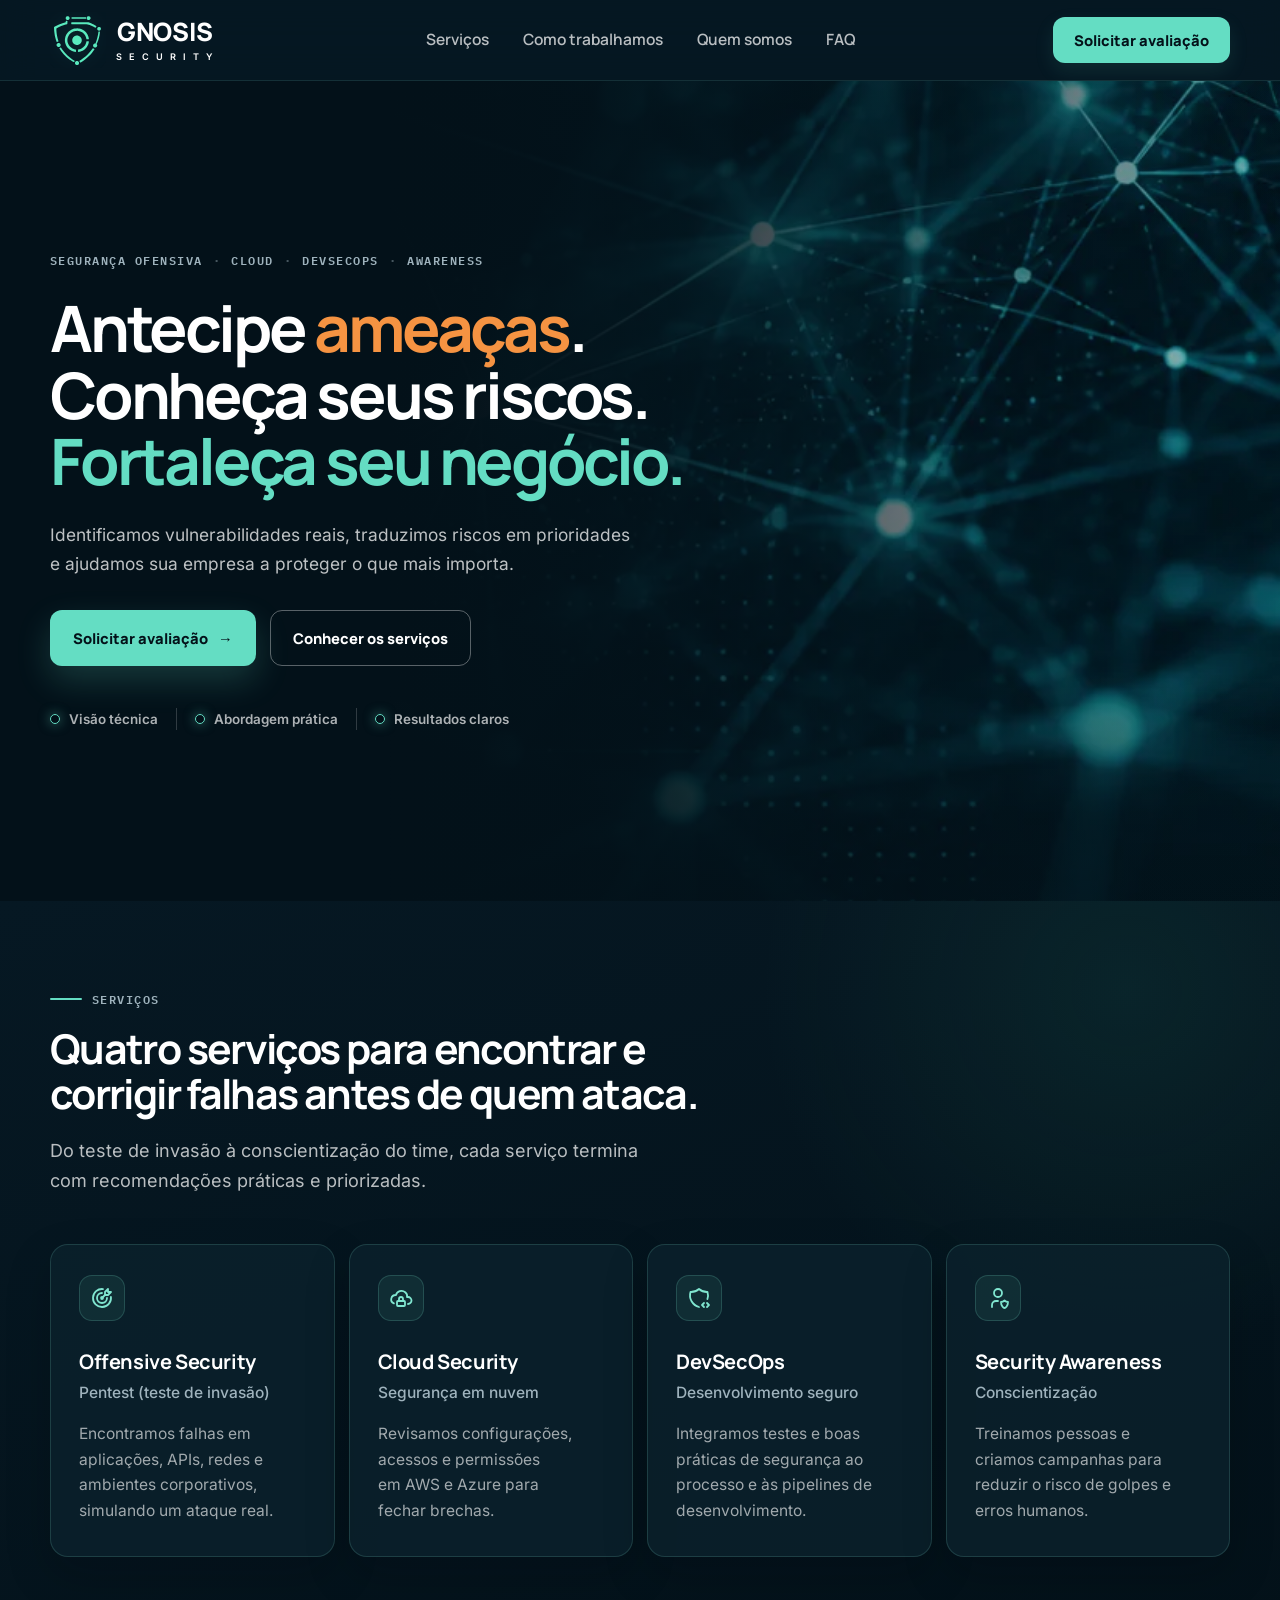
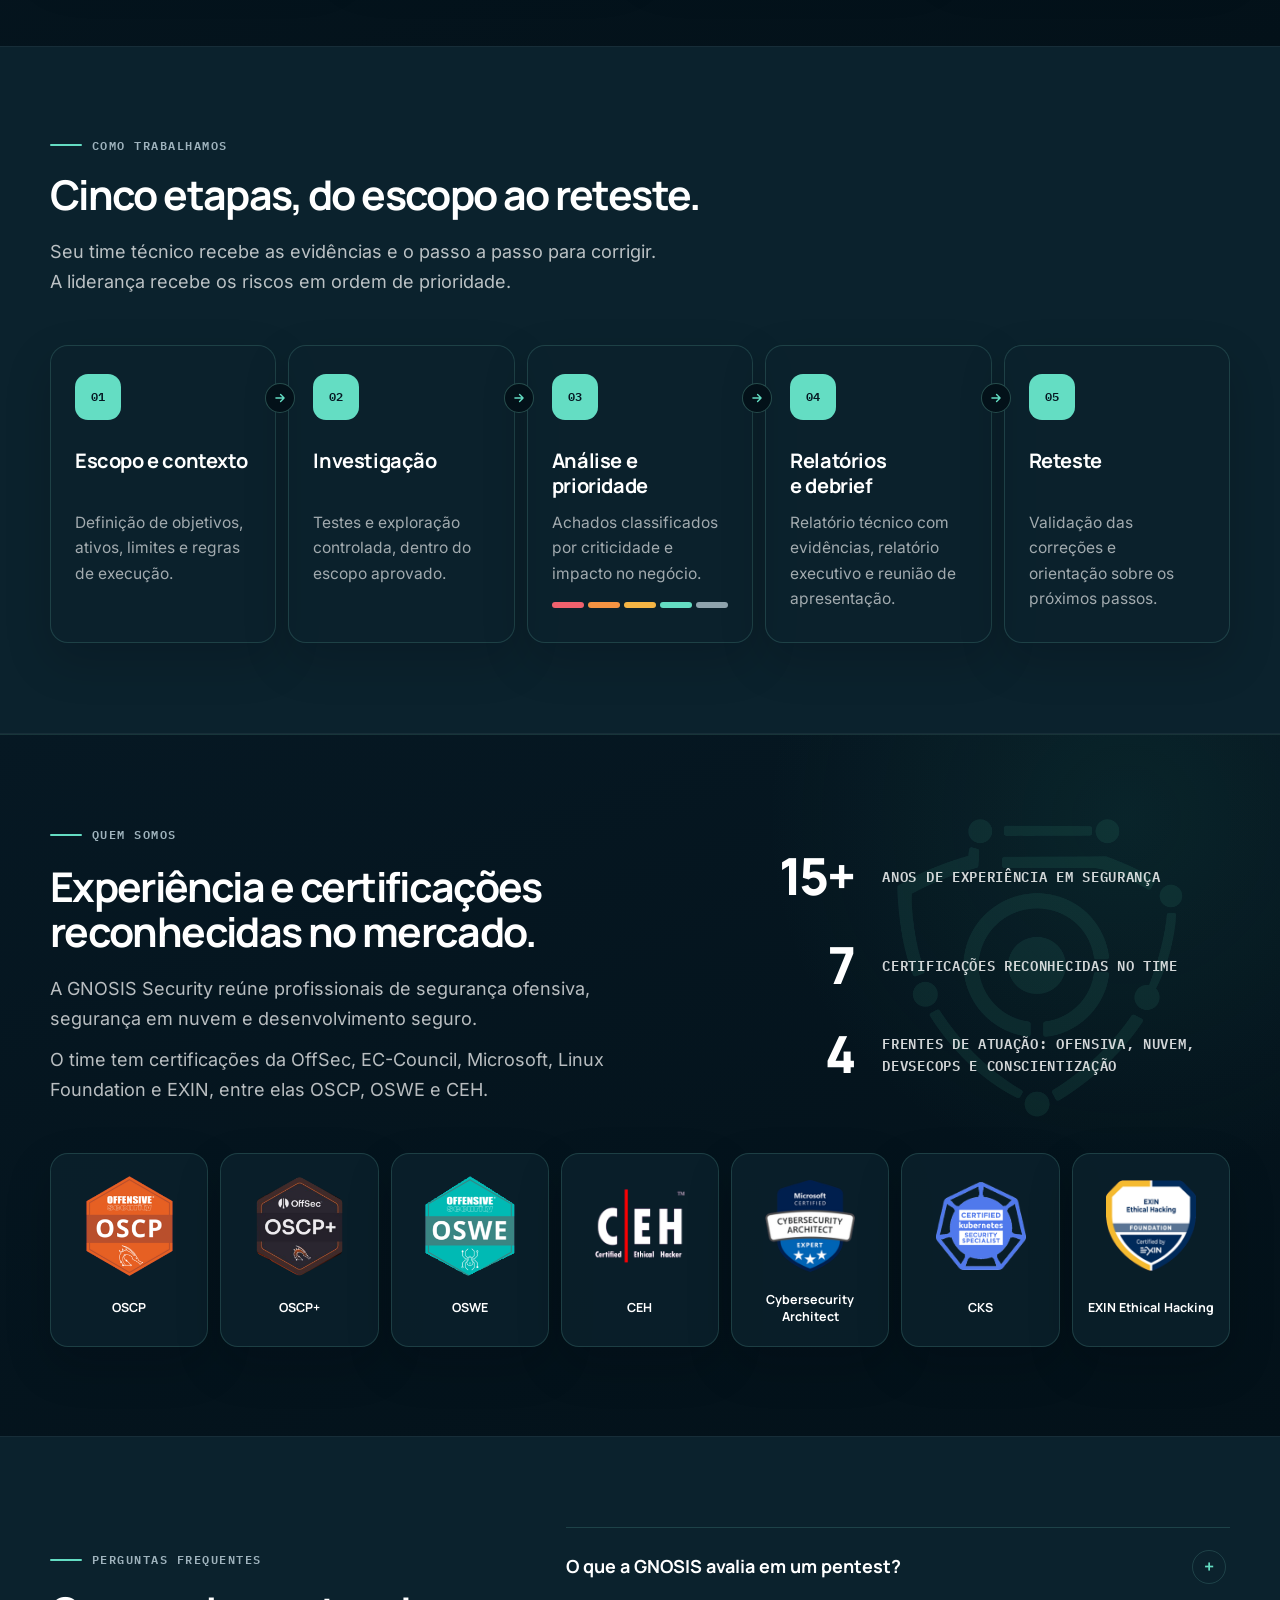
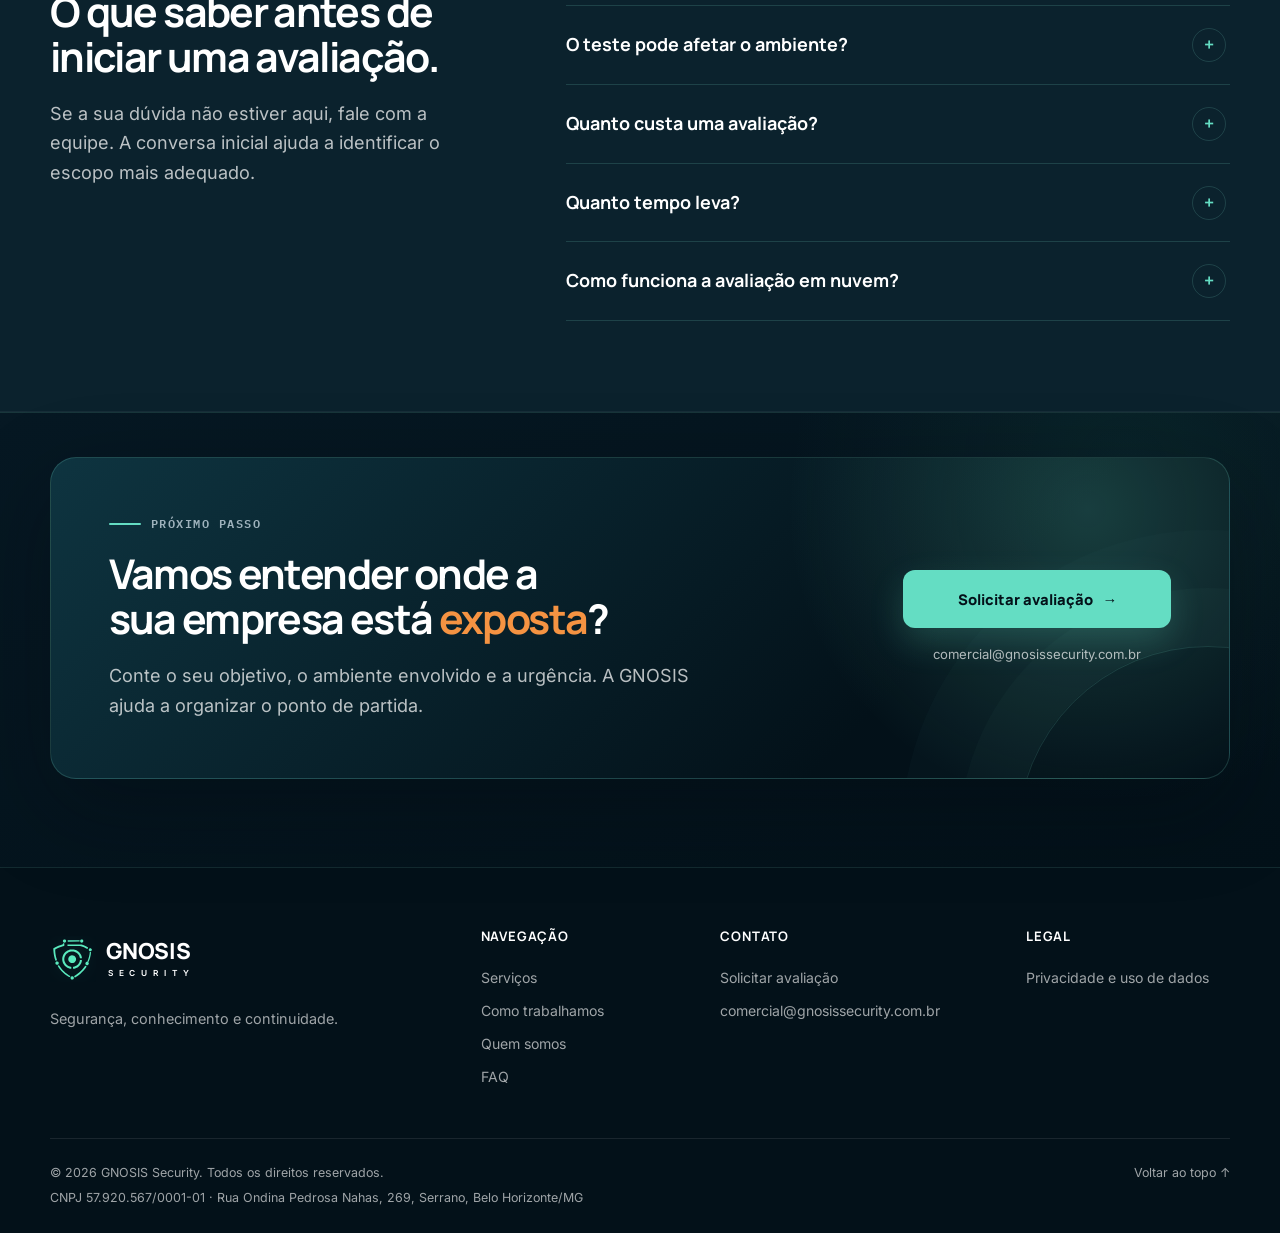
==== commit 84bd5bcd: "Ajustes de 04/11, página de privacidade e security.txt - Selo CKS no lugar do Microsoft DevOps; Linu" ====
--- a/index.html
+++ b/index.html
@@ -27,7 +27,7 @@
   <link rel="icon" href="favicon.svg?v=2" type="image/svg+xml">
   <link rel="icon" href="favicon-32.png?v=2" type="image/png" sizes="32x32">
   <link rel="apple-touch-icon" href="apple-touch-icon.png?v=2">
-  <link rel="stylesheet" href="assets/site.css?v=44">
+  <link rel="stylesheet" href="assets/site.css?v=48">
   <script type="application/ld+json">
     {
       "@context": "https://schema.org",
@@ -104,7 +104,7 @@
           <article class="service-card">
             <div class="service-icon" aria-hidden="true"><svg viewBox="0 0 24 24"><path d="M12 12m-1 0a1 1 0 1 0 2 0a1 1 0 1 0 -2 0"/><path d="M12 7a5 5 0 1 0 5 5"/><path d="M13 3.055a9 9 0 1 0 7.941 7.945"/><path d="M15 6v3h3l3 -3h-3v-3z"/><path d="M15 9l-3 3"/></svg></div>
             <h3>Offensive Security</h3>
-            <span class="service-sub">Teste de invasão</span>
+            <span class="service-sub">Pentest (teste de invasão)</span>
             <p>Encontramos falhas em aplicações, APIs, redes e ambientes corporativos, simulando um ataque real.</p>
           </article>
           <article class="service-card">
@@ -155,7 +155,7 @@
             <p class="kicker">Quem somos</p>
             <h2>Experiência e certificações reconhecidas no mercado.</h2>
             <p>A GNOSIS Security reúne profissionais de segurança ofensiva, segurança em nuvem e desenvolvimento seguro.</p>
-            <p>O time tem certificações da OffSec, EC-Council, Microsoft e EXIN, entre elas OSCP, OSWE e CEH.</p>
+            <p>O time tem certificações da OffSec, EC-Council, Microsoft, Linux Foundation e EXIN, entre elas OSCP, OSWE e CEH.</p>
           </div>
           <dl class="about-stats" aria-label="A GNOSIS em números">
             <div><dt>15+</dt><dd>anos de experiência em segurança</dd></div>
@@ -169,7 +169,7 @@
           <article class="cert-card"><img src="assets/certifications/oswe.png" alt="OSWE" width="162" height="179"><span>OSWE</span></article>
           <article class="cert-card"><img src="assets/certifications/ceh.png" alt="CEH" width="195" height="161"><span>CEH</span></article>
           <article class="cert-card"><img src="assets/certifications/microsoft-cybersecurity.png" alt="Microsoft Cybersecurity Architect Expert" width="204" height="210"><span>Cybersecurity Architect</span></article>
-          <article class="cert-card"><img src="assets/certifications/microsoft-devops.png" alt="Microsoft DevOps Engineer Expert" width="204" height="210"><span>DevOps Engineer</span></article>
+          <article class="cert-card"><img src="assets/certifications/cks.png" alt="Certified Kubernetes Security Specialist (CKS)" width="215" height="210"><span>CKS</span></article>
           <article class="cert-card"><img src="assets/certifications/exin-ethical-hacking.png" alt="EXIN Ethical Hacking Foundation" width="194" height="196"><span>EXIN Ethical Hacking</span></article>
         </div>
       </div>
@@ -196,7 +196,7 @@
       <div class="container contact-panel">
         <div>
           <p class="kicker">Próximo passo</p>
-          <h2>Vamos entender onde a sua empresa está exposta?</h2>
+          <h2>Vamos entender onde a sua empresa está <span class="threat">exposta</span>?</h2>
           <p>Conte o seu objetivo, o ambiente envolvido e a urgência. A GNOSIS ajuda a organizar o ponto de partida.</p>
         </div>
         <div class="contact-actions">
@@ -218,7 +218,7 @@
       </div>
       <div><h3>Navegação</h3><a href="#servicos">Serviços</a><a href="#metodologia">Como trabalhamos</a><a href="#sobre">Quem somos</a><a href="#faq">FAQ</a></div>
       <div><h3>Contato</h3><a href="#contato" data-open-contact>Solicitar avaliação</a><a href="mailto:comercial@gnosissecurity.com.br">comercial@gnosissecurity.com.br</a></div>
-      <div><h3>Legal</h3><a href="#privacy-note" data-open-contact>Privacidade e uso de dados</a></div>
+      <div><h3>Legal</h3><a href="privacidade.html">Privacidade e uso de dados</a></div>
     </div>
     <div class="container footer-bottom"><div class="footer-legal"><span>© 2026 GNOSIS Security. Todos os direitos reservados.</span><span>CNPJ 57.920.567/0001-01 · Rua Ondina Pedrosa Nahas, 269, Serrano, Belo Horizonte/MG</span></div><a href="#top">Voltar ao topo <span aria-hidden="true">↑</span></a></div>
   </footer>
--- a/assets/site.css
+++ b/assets/site.css
@@ -2488,3 +2488,93 @@
     transition-duration: 0.01ms !important;
   }
 }
+
+/* Cor de apoio neutra para textos de rótulo: o menta fica para marca, ícones e ações */
+:root {
+  --label: #9fb3bd;
+}
+
+.hero .kicker,
+.section .about-copy > .kicker,
+.section .faq-intro > .kicker,
+.modal .modal-header .kicker,
+.section .kicker,
+.service-sub {
+  color: var(--label);
+}
+
+.hero .kicker span {
+  color: rgba(159, 179, 189, 0.45);
+}
+
+.about-stats dt {
+  color: var(--white);
+}
+
+.kicker::before {
+  background: var(--mint-400);
+}
+
+/* Página de privacidade */
+.legal-section {
+  padding-top: 150px;
+}
+
+.legal-body {
+  max-width: 760px;
+}
+
+.legal-body h1 {
+  margin-top: var(--gap-kicker, 18px);
+  font-size: clamp(2.2rem, 4vw, 3rem);
+  line-height: 1.1;
+}
+
+.legal-updated {
+  margin-top: 12px;
+  color: var(--label);
+  font-size: 0.9rem;
+}
+
+.legal-body h2 {
+  margin-top: 44px;
+  font-size: 1.3rem;
+}
+
+.legal-body p {
+  margin-top: 14px;
+  color: rgba(255, 255, 255, 0.74);
+  line-height: 1.7;
+}
+
+.legal-body a {
+  color: var(--mint-400);
+}
+
+.legal-page .footer-bottom {
+  margin-top: 0;
+  border-top: 0;
+}
+
+.legal-back {
+  min-height: 42px;
+  padding: 0 18px;
+  font-size: 0.9rem;
+}
+
+.legal-page .header-inner {
+  display: flex;
+  justify-content: space-between;
+}
+
+/* Alternância de fundo: seções pares um tom acima, para marcar o ritmo da rolagem */
+#metodologia,
+#faq {
+  background: var(--navy-850);
+  border-top: 1px solid rgba(255, 255, 255, 0.05);
+  border-bottom: 1px solid rgba(255, 255, 255, 0.05);
+}
+
+.contact-panel h2 .threat {
+  color: var(--sev-high);
+}
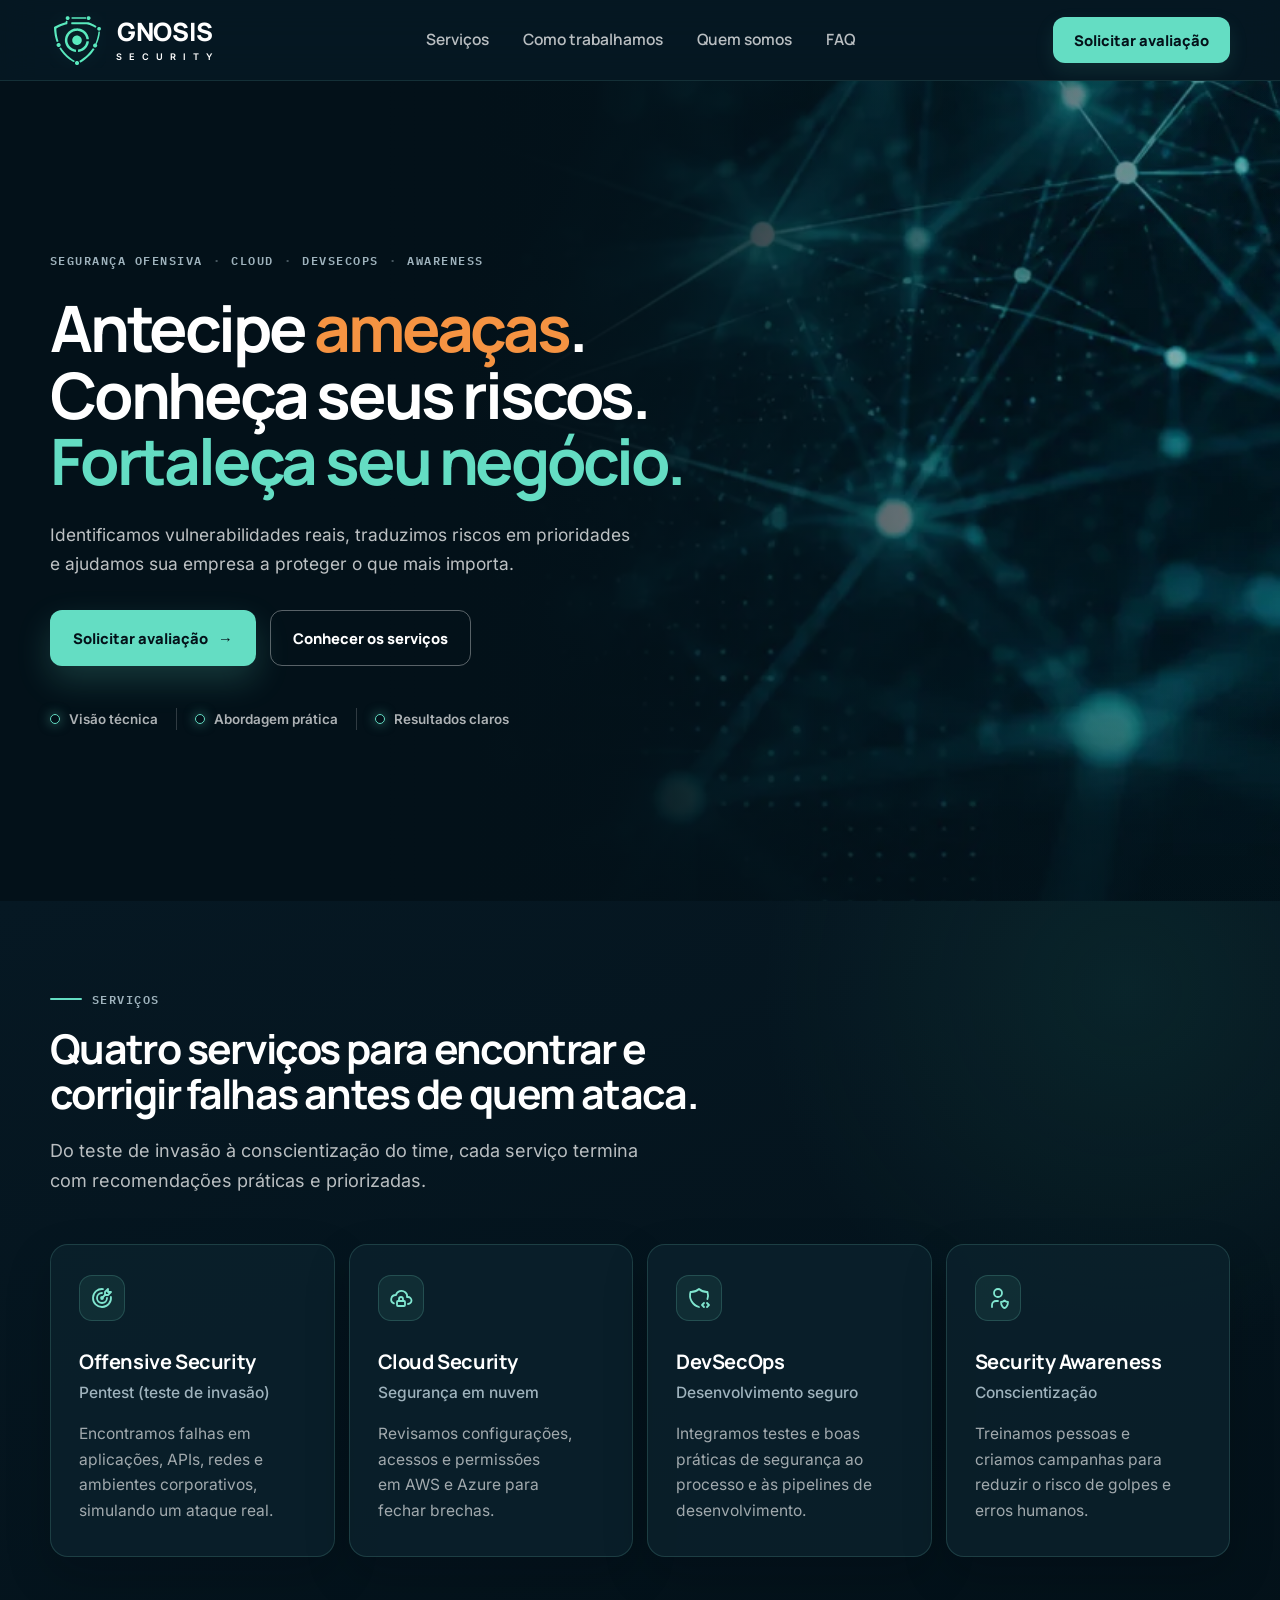
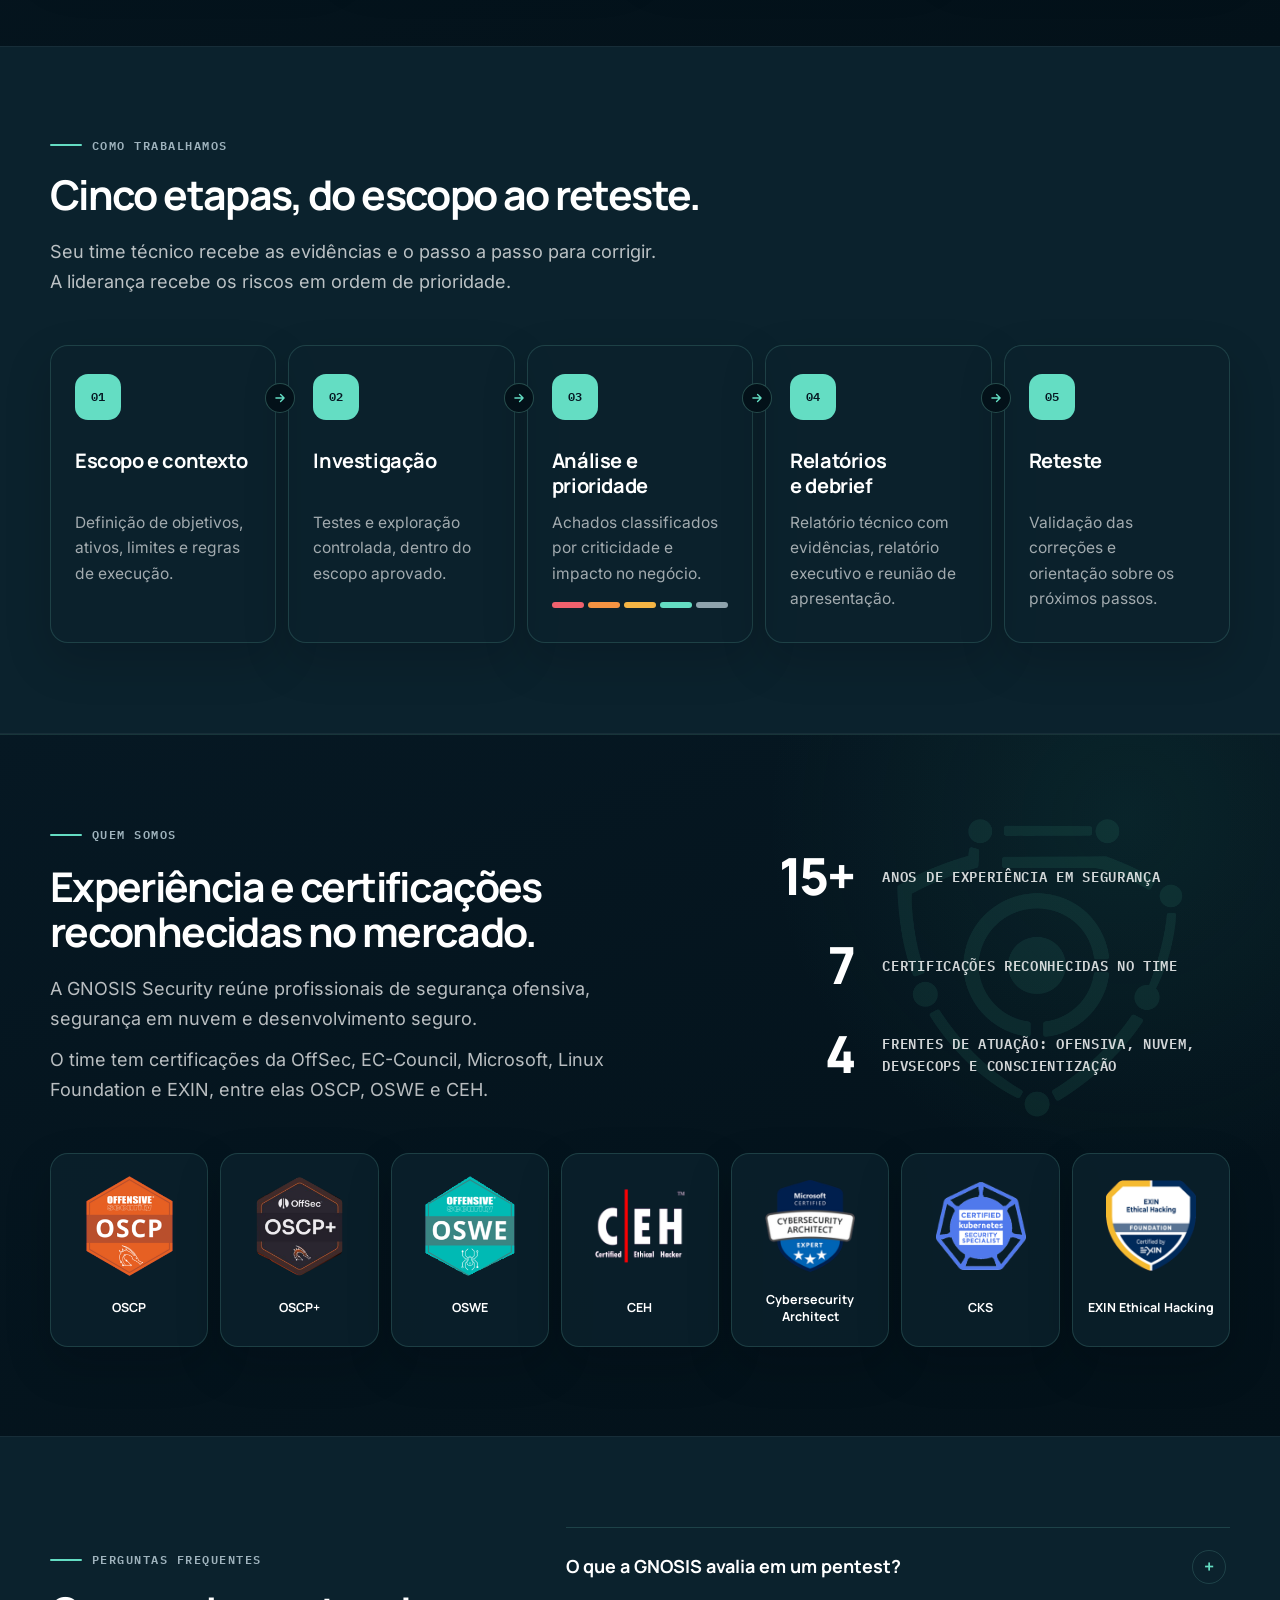
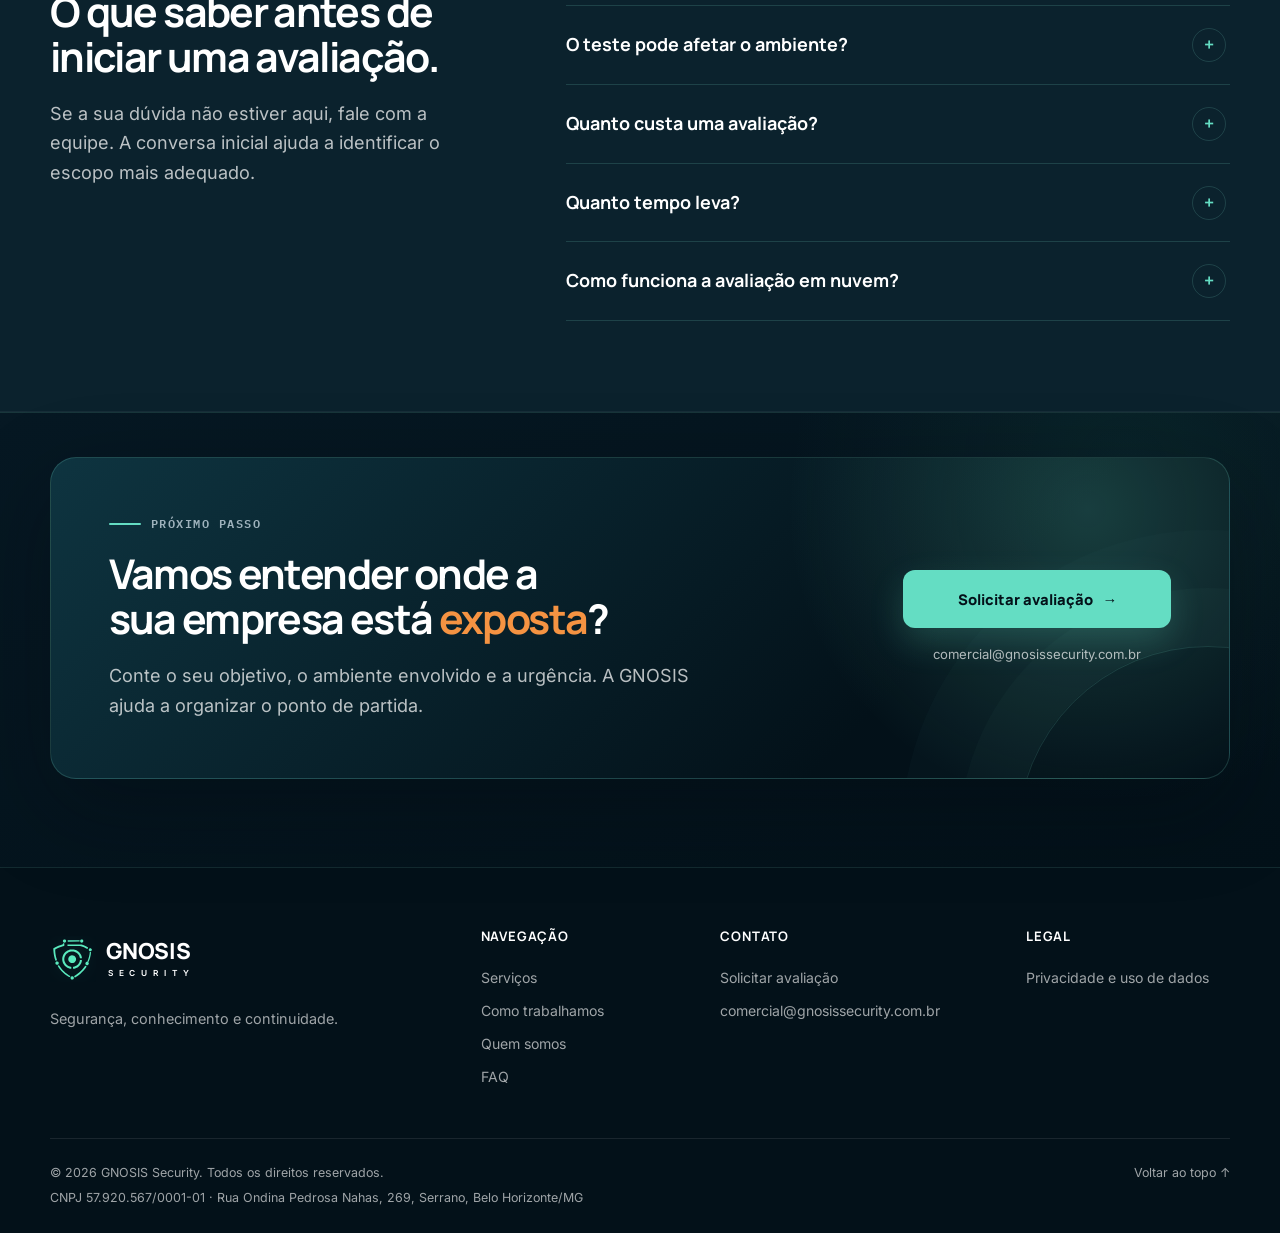
==== commit 8ede0a82: "Hero: remove texto fantasma da imagem de fundo A imagem de fundo era um banner antigo com o logo e a" ====
--- a/index.html
+++ b/index.html
@@ -14,20 +14,20 @@
   <meta property="og:type" content="website">
   <meta property="og:locale" content="pt_BR">
   <meta property="og:url" content="https://gnosissecurity.com.br/">
-  <meta property="og:image" content="https://gnosissecurity.com.br/assets/og.jpg">
+  <meta property="og:image" content="https://gnosissecurity.com.br/assets/og.jpg?v=2">
   <meta property="og:image:width" content="1200">
   <meta property="og:image:height" content="630">
   <meta property="og:image:alt" content="GNOSIS Security — Antecipe ameaças. Conheça seus riscos.">
   <meta name="twitter:card" content="summary_large_image">
   <meta name="twitter:title" content="GNOSIS Security | Segurança cibernética com clareza">
   <meta name="twitter:description" content="Segurança ofensiva, Cloud Security, DevSecOps e Security Awareness.">
-  <meta name="twitter:image" content="https://gnosissecurity.com.br/assets/og.jpg">
+  <meta name="twitter:image" content="https://gnosissecurity.com.br/assets/og.jpg?v=2">
   <link rel="preload" href="assets/fonts/inter-latin-wght-normal.woff2" as="font" type="font/woff2" crossorigin>
   <link rel="preload" href="assets/fonts/manrope-latin-wght-normal.woff2" as="font" type="font/woff2" crossorigin>
   <link rel="icon" href="favicon.svg?v=2" type="image/svg+xml">
   <link rel="icon" href="favicon-32.png?v=2" type="image/png" sizes="32x32">
   <link rel="apple-touch-icon" href="apple-touch-icon.png?v=2">
-  <link rel="stylesheet" href="assets/site.css?v=48">
+  <link rel="stylesheet" href="assets/site.css?v=50">
   <script type="application/ld+json">
     {
       "@context": "https://schema.org",
@@ -240,10 +240,11 @@
         </div>
         <p class="privacy-note" id="privacy-note">Este formulário não armazena dados no site. Ao continuar, as informações preenchidas serão incluídas em um e-mail destinado a comercial@gnosissecurity.com.br, e você poderá revisar o conteúdo antes de enviar.</p>
         <div class="form-actions"><button class="button button-primary" type="submit">Preparar e-mail <span aria-hidden="true">→</span></button><span class="form-status" id="form-status" role="status" aria-live="polite"></span></div>
+        <p class="mail-fallback" id="mail-fallback" hidden>O seu e-mail não abriu? Escreva para <strong>comercial@gnosissecurity.com.br</strong> <button class="copy-email" type="button" data-copy-email>Copiar e-mail</button></p>
       </form>
     </div>
   </div>
   <noscript><p class="noscript-message">Para usar o menu e o formulário, habilite JavaScript. Você também pode escrever para comercial@gnosissecurity.com.br.</p></noscript>
-  <script src="assets/site.js?v=14" defer></script>
+  <script src="assets/site.js?v=17" defer></script>
 </body>
 </html>
--- a/assets/site.css
+++ b/assets/site.css
@@ -389,7 +389,7 @@
   width: min(70vw, 1180px);
   pointer-events: none;
   opacity: 0.9;
-  background: url("hero-network.webp") right center / auto 172% no-repeat;
+  background: url("hero-network.webp?v=2") right center / auto 172% no-repeat;
   -webkit-mask-image: linear-gradient(90deg, transparent 0%, rgba(0, 0, 0, 0.36) 18%, #000 42%);
   mask-image: linear-gradient(90deg, transparent 0%, rgba(0, 0, 0, 0.36) 18%, #000 42%);
 }
@@ -2578,3 +2578,35 @@
 .contact-panel h2 .threat {
   color: var(--sev-high);
 }
+
+/* Plano B do formulário: e-mail visível com botão de copiar */
+.mail-fallback {
+  margin: 14px 0 0;
+  color: var(--muted);
+  font-size: 0.86rem;
+  line-height: 1.6;
+}
+
+.mail-fallback strong {
+  color: var(--mint-300);
+  font-weight: 600;
+  word-break: break-all;
+}
+
+.copy-email {
+  margin-left: 6px;
+  padding: 4px 10px;
+  color: var(--mint-300);
+  font: inherit;
+  font-size: 0.8rem;
+  font-weight: 600;
+  background: transparent;
+  border: 1px solid var(--line-dark);
+  border-radius: 999px;
+  cursor: pointer;
+}
+
+.copy-email:hover,
+.copy-email:focus-visible {
+  border-color: var(--mint-400);
+}
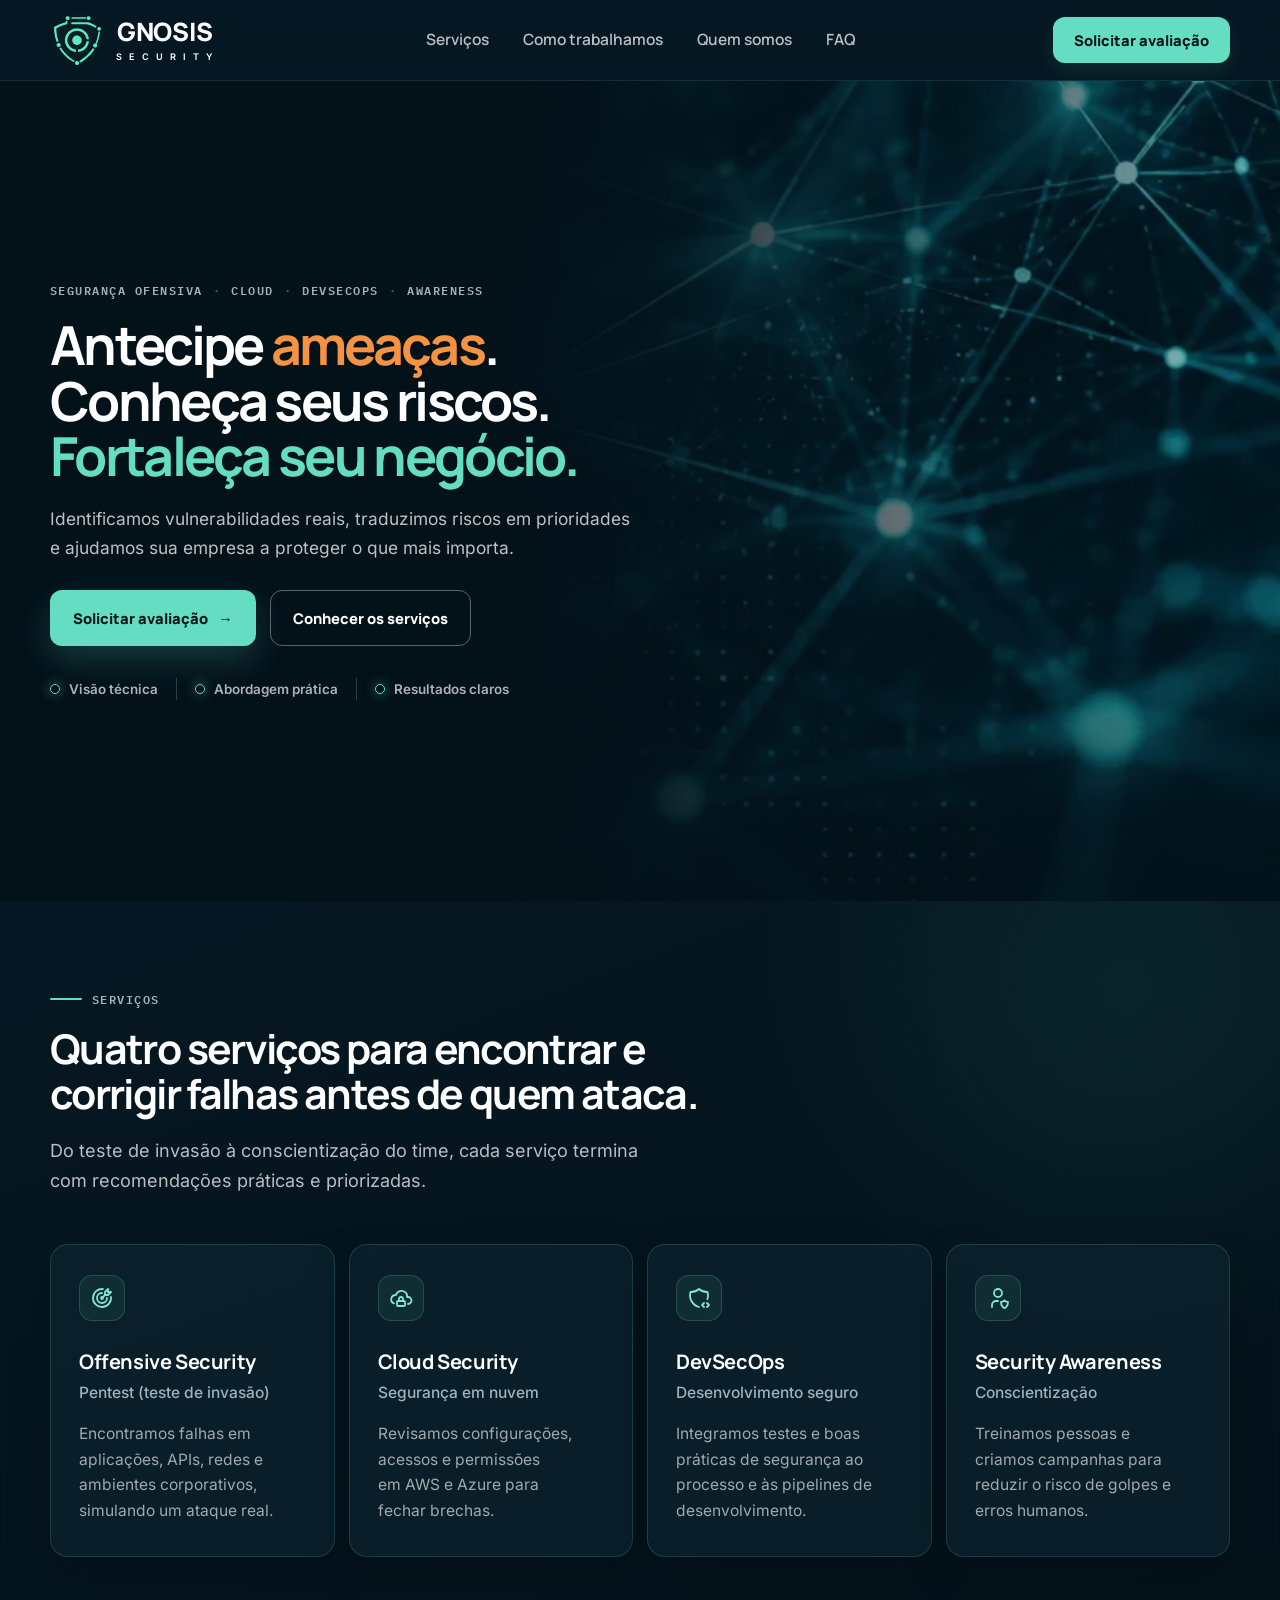
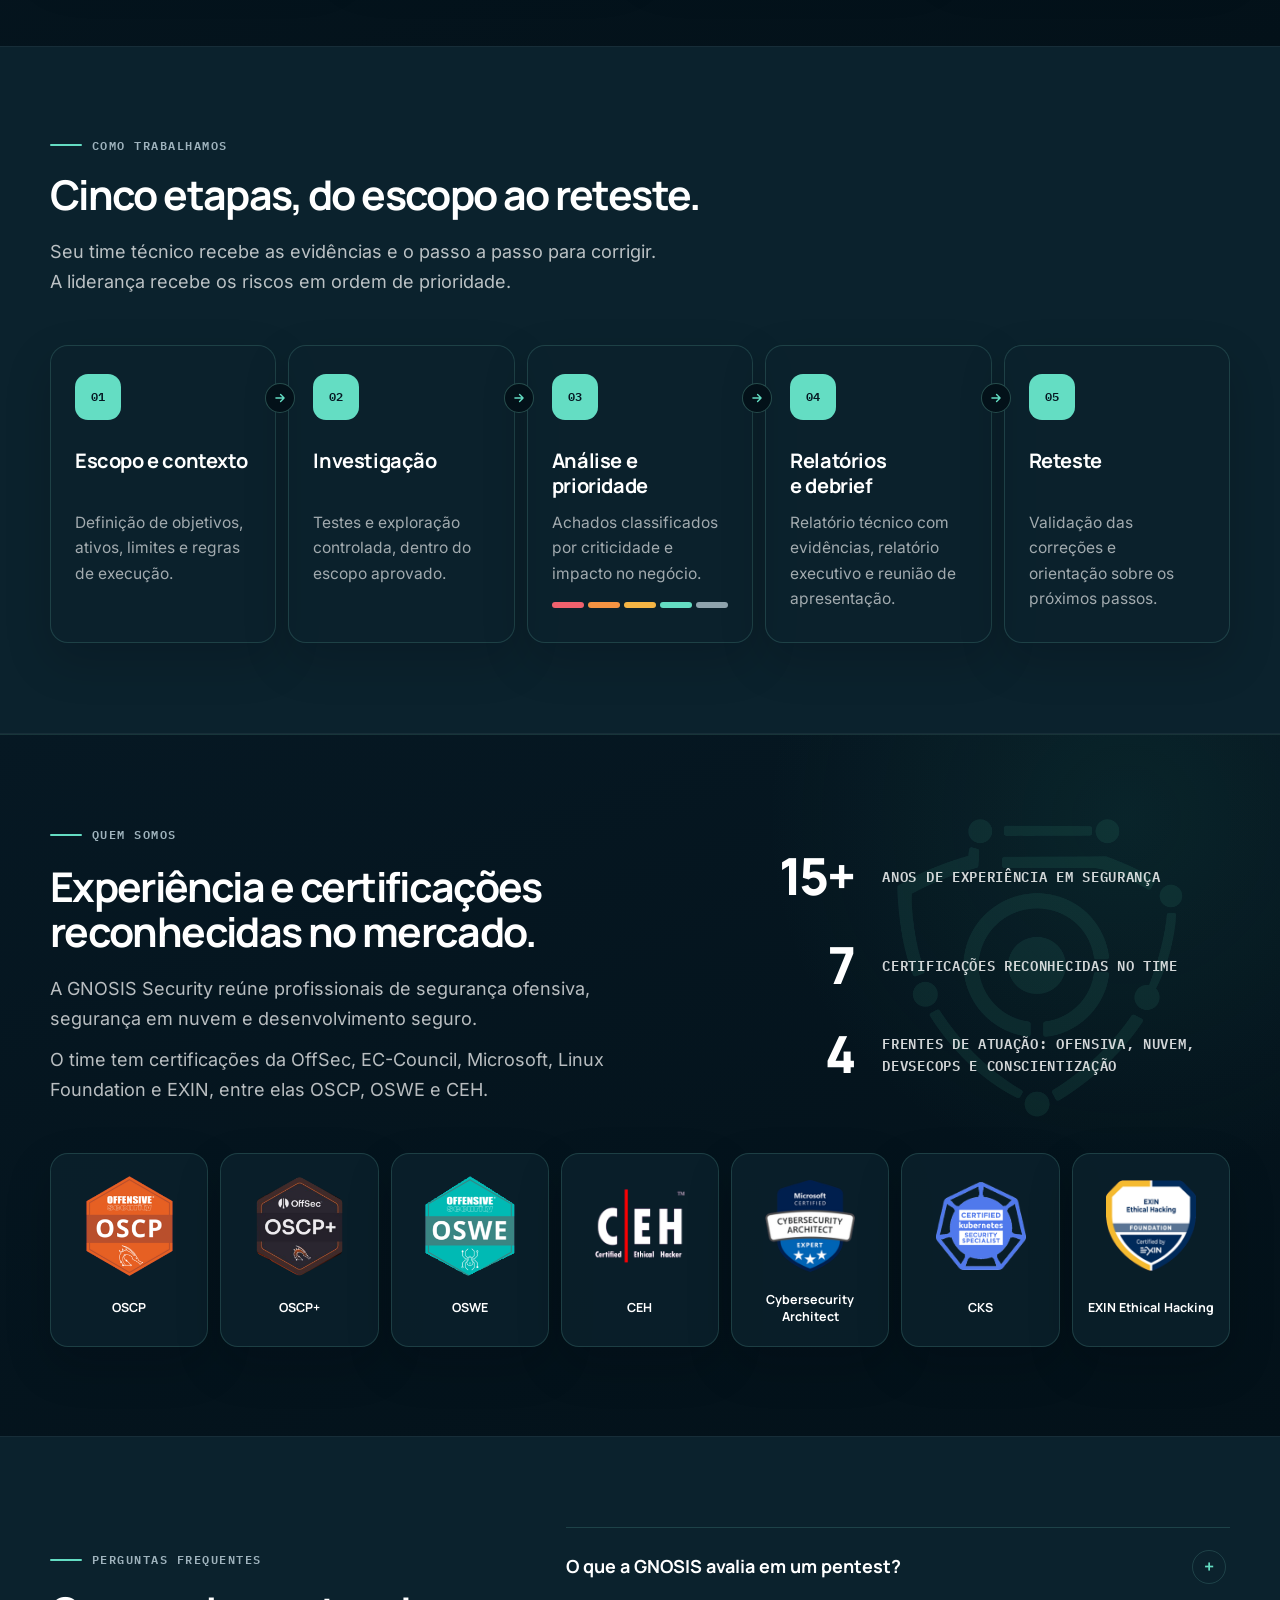
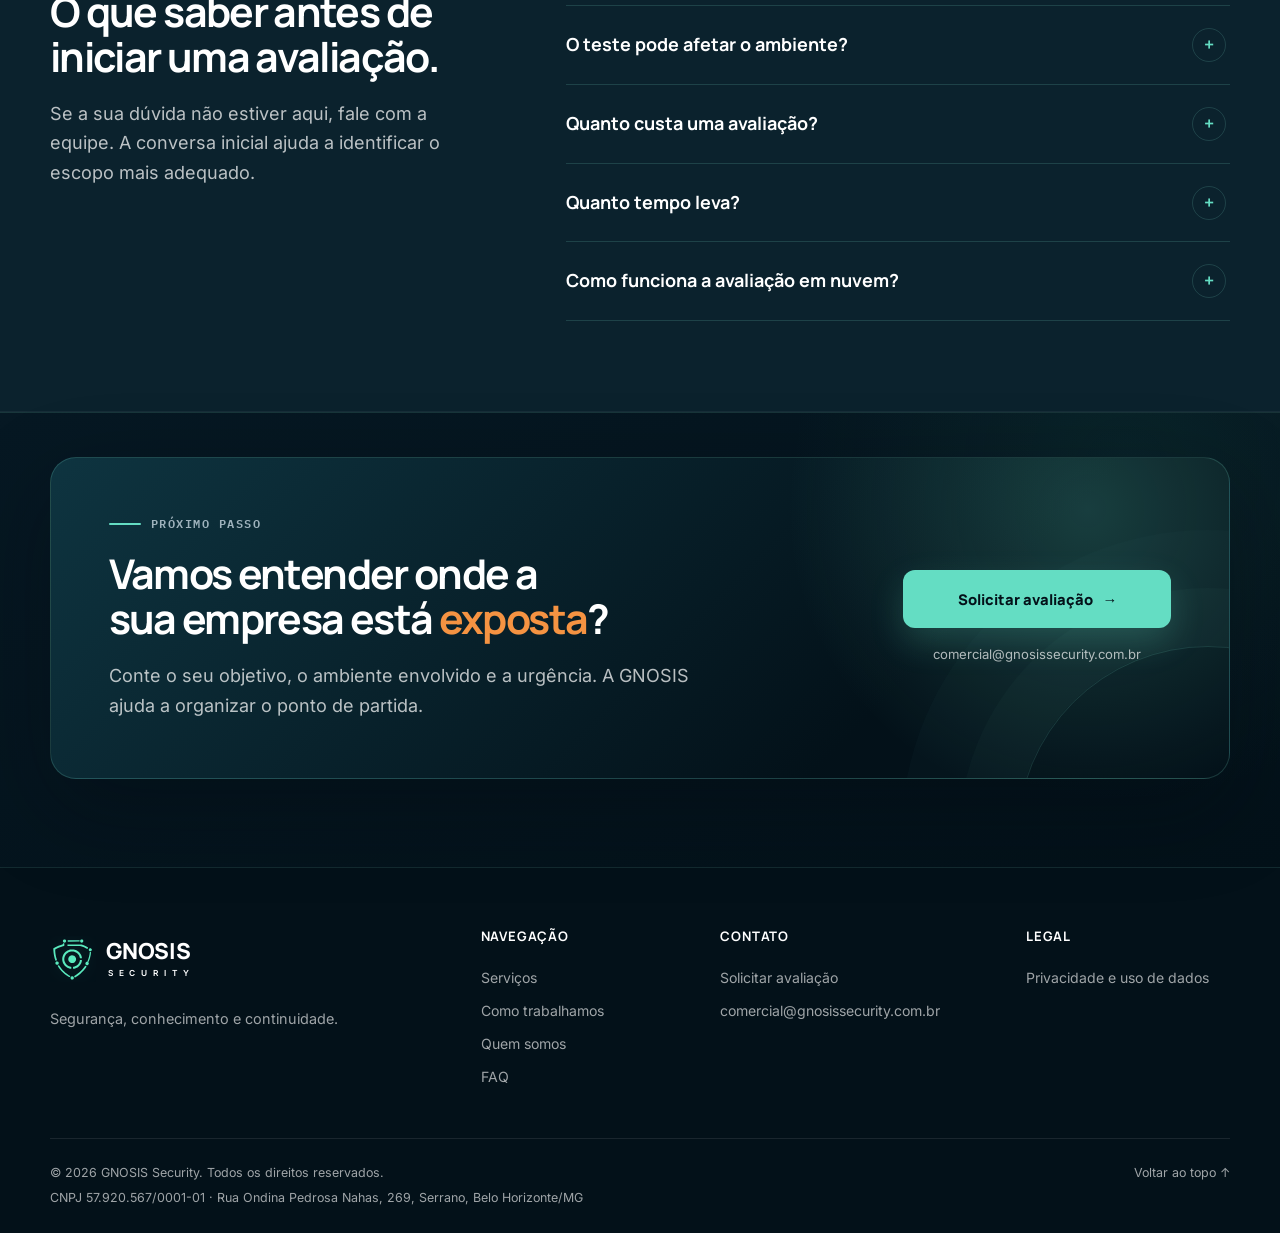
==== commit 1efa7f60: "Hero: título menor e espaçamento mais justo Título ~16% menor (máx. 3.7rem, antes 4.4rem) e menos es" ====
--- a/index.html
+++ b/index.html
@@ -27,7 +27,7 @@
   <link rel="icon" href="favicon.svg?v=2" type="image/svg+xml">
   <link rel="icon" href="favicon-32.png?v=2" type="image/png" sizes="32x32">
   <link rel="apple-touch-icon" href="apple-touch-icon.png?v=2">
-  <link rel="stylesheet" href="assets/site.css?v=50">
+  <link rel="stylesheet" href="assets/site.css?v=51">
   <script type="application/ld+json">
     {
       "@context": "https://schema.org",
--- a/assets/site.css
+++ b/assets/site.css
@@ -412,7 +412,7 @@
   grid-template-columns: minmax(0, 690px) 1fr;
   align-items: center;
   gap: clamp(32px, 5vw, 72px);
-  padding-block: 72px;
+  padding-block: 56px;
 }
 
 .hero-copy-block {
@@ -432,8 +432,8 @@
 }
 
 .hero h1 {
-  margin-top: 26px;
-  font-size: clamp(3rem, 5vw, 4.4rem);
+  margin-top: 18px;
+  font-size: clamp(2.6rem, 4.2vw, 3.7rem);
   line-height: 1.035;
   letter-spacing: -0.05em;
 }
@@ -445,7 +445,7 @@
 
 .hero-lead {
   max-width: 580px;
-  margin-top: 26px;
+  margin-top: 20px;
   color: rgba(255, 255, 255, 0.74);
   font-size: clamp(1rem, 1.35vw, 1.125rem);
   line-height: 1.68;
@@ -455,7 +455,7 @@
   display: flex;
   flex-wrap: wrap;
   gap: 14px;
-  margin-top: 32px;
+  margin-top: 28px;
 }
 
 .hero-actions .button {
@@ -466,7 +466,7 @@
   display: flex;
   flex-wrap: wrap;
   gap: 0;
-  margin-top: 42px;
+  margin-top: 32px;
   padding: 0;
   list-style: none;
   color: rgba(255, 255, 255, 0.68);
